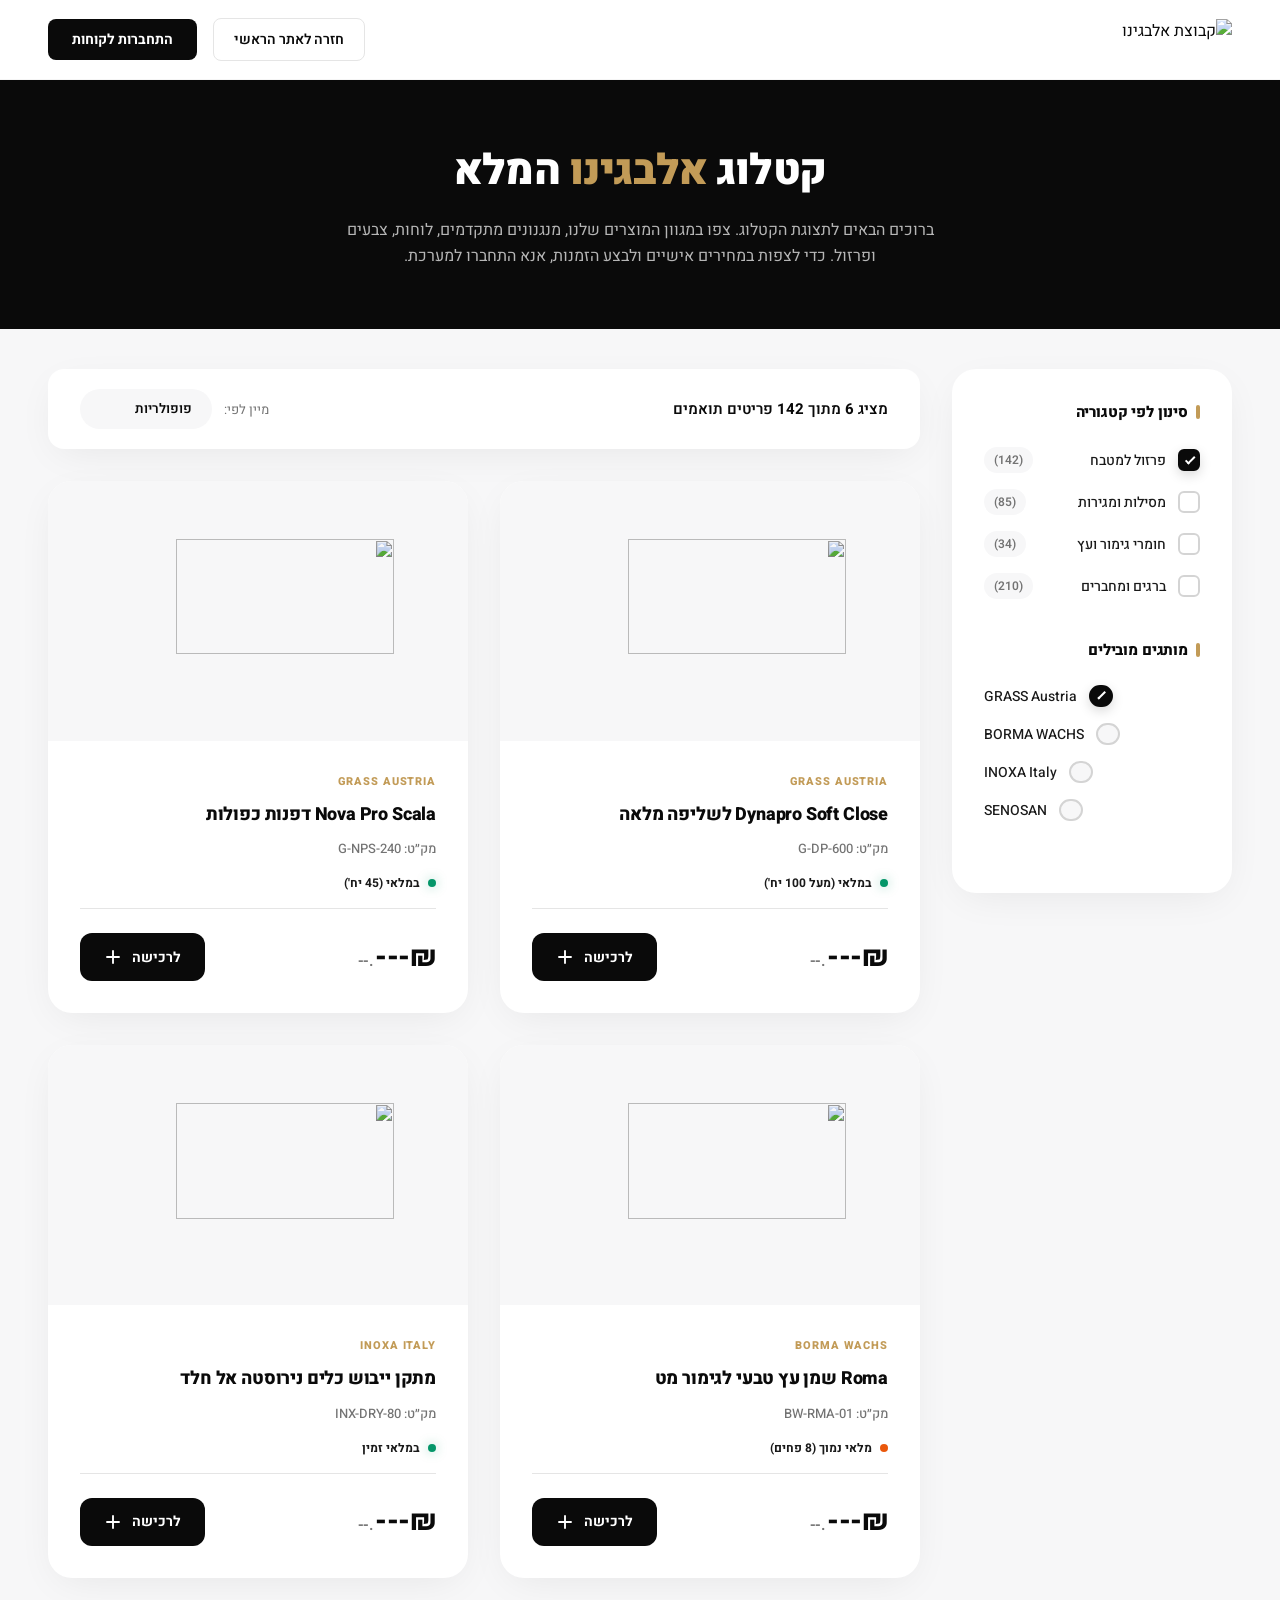
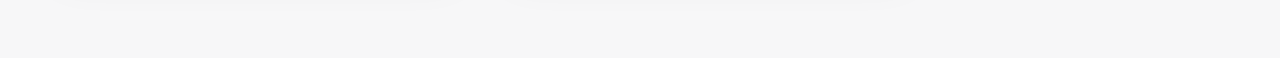
==== catalog-demo.html @ 74c90850 "Add departments lobby and public catalog demo flow" ====
<!DOCTYPE html>
<html lang="he" dir="rtl">
<head>
<meta charset="UTF-8"/>
<meta name="viewport" content="width=device-width, initial-scale=1.0"/>
<title>קטלוג אלבגינו – תצוגת תכלית</title>

<!-- Fonts -->
<link rel="preconnect" href="https://fonts.googleapis.com"/>
<link rel="preconnect" href="https://fonts.gstatic.com" crossorigin/>
<link href="https://fonts.googleapis.com/css2?family=Heebo:wght@300;400;500;600;700;800;900&display=swap" rel="stylesheet"/>

<!-- Core dashboard styles for the catalog -->
<link rel="stylesheet" href="dashboard.css">

<style>
/* Marketing Topbar Override */
.demo-topbar {
    height: 80px;
    padding: 0 48px;
    display: flex;
    align-items: center;
    justify-content: space-between;
    background: #FFFFFF;
    border-bottom: 1px solid rgba(0,0,0,.04);
    position: sticky;
    top: 0;
    z-index: 100;
}
.demo-logo {
    display: flex;
    align-items: center;
    gap: 12px;
    text-decoration: none;
}
.demo-logo img {
    height: 42px;
    width: auto;
    object-fit: contain;
}
.demo-actions {
    display: flex;
    align-items: center;
    gap: 16px;
}
.btn-ghost {
    padding: 10px 20px;
    border-radius: 8px;
    font-size: 14px;
    font-weight: 600;
    color: var(--text2);
    border: 1px solid var(--border);
    transition: all .2s;
    text-decoration: none;
}
.btn-ghost:hover {
    border-color: var(--gold);
    color: var(--ink);
    background: var(--gold-bg);
}
.btn-primary {
    padding: 10px 24px;
    border-radius: 8px;
    background: var(--ink);
    font-size: 14px;
    font-weight: 700;
    color: #FFFFFF;
    transition: all .25s;
    border: none;
    text-decoration: none;
}
.btn-primary:hover {
    background: var(--gold);
    transform: translateY(-1px);
}

.demo-header {
    background: var(--ink);
    color: white;
    padding: 60px 48px;
    text-align: center;
    margin-bottom: 40px;
}
.demo-header h1 {
    font-size: 42px;
    font-weight: 900;
    letter-spacing: -0.02em;
    margin-bottom: 16px;
}
.demo-header h1 span {
    color: var(--gold);
}
.demo-header p {
    font-size: 16px;
    color: rgba(255,255,255,0.7);
    max-width: 600px;
    margin: 0 auto;
    line-height: 1.6;
}

/* Modal Overlay for Login Requirement */
#login-modal {
    position: fixed;
    inset: 0;
    background: rgba(10,10,10,0.6);
    backdrop-filter: blur(8px);
    z-index: 1000;
    display: none;
    align-items: center;
    justify-content: center;
    opacity: 0;
    transition: opacity 0.3s;
}
#login-modal.show {
    display: flex;
    opacity: 1;
}
.modal-content {
    background: var(--white);
    padding: 48px;
    border-radius: 24px;
    max-width: 440px;
    width: 90%;
    text-align: center;
    box-shadow: 0 24px 60px rgba(0,0,0,0.15);
    transform: translateY(20px);
    transition: transform 0.4s cubic-bezier(0.16, 1, 0.3, 1);
}
#login-modal.show .modal-content {
    transform: translateY(0);
}
.modal-icon {
    width: 64px;
    height: 64px;
    border-radius: 16px;
    background: var(--gold-bg);
    color: var(--gold);
    display: flex;
    align-items: center;
    justify-content: center;
    margin: 0 auto 24px;
}
.modal-icon svg {
    width: 32px;
    height: 32px;
    stroke: currentColor;
    fill: none;
    stroke-width: 2;
}
.modal-h2 {
    font-size: 24px;
    font-weight: 800;
    color: var(--ink);
    margin-bottom: 12px;
}
.modal-p {
    font-size: 15px;
    color: var(--muted);
    line-height: 1.6;
    margin-bottom: 32px;
}
.modal-btn {
    display: block;
    width: 100%;
    padding: 16px;
    border-radius: 12px;
    background: var(--ink);
    color: white;
    font-size: 15px;
    font-weight: 700;
    text-decoration: none;
    transition: all 0.3s;
}
.modal-btn:hover {
    background: var(--gold);
    transform: translateY(-2px);
    box-shadow: 0 12px 24px var(--gold-bg);
}
.modal-close {
    background: none;
    border: none;
    color: var(--muted);
    font-size: 14px;
    font-weight: 600;
    margin-top: 20px;
    cursor: pointer;
    text-decoration: underline;
}
.modal-close:hover {
    color: var(--ink);
}

@media(max-width: 768px) {
    .demo-topbar { padding: 0 20px; }
    .demo-logo img { height: 32px; }
    .btn-ghost { display: none; }
    .demo-header { padding: 40px 20px; }
    .demo-header h1 { font-size: 32px; }
    .cat-layout { padding: 0 20px; }
}
</style>
</head>
<body style="background: var(--sand);">

<!-- Topbar -->
<header class="demo-topbar">
    <a href="index.html" class="demo-logo">
        <img src="https://albagino.co.il/wp-content/uploads/elementor/thumbs/-אלבגינו-לוגו-עם-קבוצה-qyjh4solon379b64r7tlwec43ouhww986p0txesfls.jpg" alt="קבוצת אלבגינו"/>
    </a>
    <div class="demo-actions">
        <a href="index.html" class="btn-ghost">חזרה לאתר הראשי</a>
        <a href="login.html" class="btn-primary">התחברות לקוחות</a>
    </div>
</header>

<!-- Header -->
<div class="demo-header">
    <h1>קטלוג <span>אלבגינו</span> המלא</h1>
    <p>ברוכים הבאים לתצוגת הקטלוג. צפו במגוון המוצרים שלנו, מנגנונים מתקדמים, לוחות, צבעים ופרזול. כדי לצפות במחירים אישיים ולבצע הזמנות, אנא התחברו למערכת.</p>
</div>

<!-- Main Catalog Layout (from dashboard.html) -->
<div style="max-width: 1400px; margin: 0 auto 80px; padding: 0 48px;" class="cat-layout">
    
    <aside class="cat-sidebar">
        <div class="cs-block">
            <div class="cs-title">סינון לפי קטגוריה</div>
            <label class="cs-check"><input type="checkbox" checked/><span class="ck-box"></span>פרזול למטבח <span>(142)</span></label>
            <label class="cs-check"><input type="checkbox"/><span class="ck-box"></span>מסילות ומגירות <span>(85)</span></label>
            <label class="cs-check"><input type="checkbox"/><span class="ck-box"></span>חומרי גימור ועץ <span>(34)</span></label>
            <label class="cs-check"><input type="checkbox"/><span class="ck-box"></span>ברגים ומחברים <span>(210)</span></label>
        </div>
        <div class="cs-block">
            <div class="cs-title">מותגים מובילים</div>
            <label class="cs-check"><input type="checkbox" checked/><span class="ck-box"></span>GRASS Austria</label>
            <label class="cs-check"><input type="checkbox"/><span class="ck-box"></span>BORMA WACHS</label>
            <label class="cs-check"><input type="checkbox"/><span class="ck-box"></span>INOXA Italy</label>
            <label class="cs-check"><input type="checkbox"/><span class="ck-box"></span>SENOSAN</label>
        </div>
    </aside>
    
    <div class="cat-main">
        <div class="cat-bar">
            <div class="cb-res">מציג <strong>6</strong> מתוך <strong>142</strong> פריטים תואמים</div>
            <div class="cb-sort">
                מיין לפי: 
                <select>
                <option>פופולריות</option>
                <option>הוסף לאחרונה</option>
                </select>
            </div>
        </div>
        
        <div class="pg">
            <!-- Product 1 -->
            <div class="pc" onclick="requireLogin(event)">
                <div class="pc-im"><img src="https://albagino.co.il/wp-content/uploads/2023/02/DYNAPRO-SOFT-CLOSE.jpg" alt=""/></div>
                <div class="pc-bd">
                <div class="pc-ct">GRASS AUSTRIA</div>
                <div class="pc-nm">Dynapro Soft Close לשליפה מלאה</div>
                <div class="pc-sku">מק״ט: G-DP-600</div>
                <div class="pc-stock"><span class="dot g"></span>במלאי (מעל 100 יח')</div>
                
                <div class="pc-ft">
                    <span class="pc-pr">₪---<small>.--</small></span>
                    <div class="pc-act">
                    <button class="pc-add" onclick="requireLogin(event)">לרכישה <svg viewBox="0 0 24 24"><path stroke-linecap="round" stroke-linejoin="round" d="M12 4v16m8-8H4"/></svg></button>
                    </div>
                </div>
                </div>
            </div>
            <!-- Product 2 -->
            <div class="pc" onclick="requireLogin(event)">
                <div class="pc-im"><img src="https://albagino.co.il/wp-content/uploads/2023/02/מגירה.jpg" alt=""/></div>
                <div class="pc-bd">
                <div class="pc-ct">GRASS AUSTRIA</div>
                <div class="pc-nm">Nova Pro Scala דפנות כפולות</div>
                <div class="pc-sku">מק״ט: G-NPS-240</div>
                <div class="pc-stock"><span class="dot g"></span>במלאי (45 יח')</div>
                
                <div class="pc-ft">
                    <span class="pc-pr">₪---<small>.--</small></span>
                    <div class="pc-act">
                    <button class="pc-add" onclick="requireLogin(event)">לרכישה <svg viewBox="0 0 24 24"><path stroke-linecap="round" stroke-linejoin="round" d="M12 4v16m8-8H4"/></svg></button>
                    </div>
                </div>
                </div>
            </div>
            <!-- Product 3 -->
            <div class="pc" onclick="requireLogin(event)">
                <div class="pc-im"><img src="https://albagino.co.il/wp-content/uploads/2023/02/roma.jpg" alt=""/></div>
                <div class="pc-bd">
                <div class="pc-ct">BORMA WACHS</div>
                <div class="pc-nm">Roma שמן עץ טבעי לגימור מט</div>
                <div class="pc-sku">מק״ט: BW-RMA-01</div>
                <div class="pc-stock"><span class="dot o"></span>מלאי נמוך (8 פחים)</div>
                
                <div class="pc-ft">
                    <span class="pc-pr">₪---<small>.--</small></span>
                    <div class="pc-act">
                    <button class="pc-add" onclick="requireLogin(event)">לרכישה <svg viewBox="0 0 24 24"><path stroke-linecap="round" stroke-linejoin="round" d="M12 4v16m8-8H4"/></svg></button>
                    </div>
                </div>
                </div>
            </div>
            <!-- Product 4 -->
            <div class="pc" onclick="requireLogin(event)">
                <div class="pc-im"><img src="https://albagino.co.il/wp-content/uploads/2024/12/INOXA.png" alt=""/></div>
                <div class="pc-bd">
                <div class="pc-ct">INOXA ITALY</div>
                <div class="pc-nm">מתקן ייבוש כלים נירוסטה אל חלד</div>
                <div class="pc-sku">מק״ט: INX-DRY-80</div>
                <div class="pc-stock"><span class="dot g"></span>במלאי זמין</div>
                
                <div class="pc-ft">
                    <span class="pc-pr">₪---<small>.--</small></span>
                    <div class="pc-act">
                    <button class="pc-add" onclick="requireLogin(event)">לרכישה <svg viewBox="0 0 24 24"><path stroke-linecap="round" stroke-linejoin="round" d="M12 4v16m8-8H4"/></svg></button>
                    </div>
                </div>
                </div>
            </div>
        </div>
    </div>
</div>

<!-- Require Login Modal -->
<div id="login-modal">
    <div class="modal-content">
        <div class="modal-icon">
            <svg viewBox="0 0 24 24"><path stroke-linecap="round" stroke-linejoin="round" d="M12 15v2m-6 4h12a2 2 0 002-2v-6a2 2 0 00-2-2H6a2 2 0 00-2 2v6a2 2 0 002 2zm10-10V7a4 4 0 00-8 0v4h8z"/></svg>
        </div>
        <h2 class="modal-h2">לקוח עסקי?</h2>
        <p class="modal-p">כדי לצפות במחירים האישיים שלך, לנהל מלאי ולהוסיף מוצרים לסל הקניות, עליך להתחבר למערכת ה-B2B של אלבגינו.</p>
        <a href="login.html" class="modal-btn">מעבר למסך ההתחברות</a>
        <button class="modal-close" onclick="closeModal()">המשך בשיטוט בקטלוג</button>
    </div>
</div>

<script>
function requireLogin(e) {
    e.stopPropagation();
    const modal = document.getElementById('login-modal');
    modal.style.display = 'flex';
    // Trigger reflow
    void modal.offsetWidth;
    modal.classList.add('show');
}

function closeModal() {
    const modal = document.getElementById('login-modal');
    modal.classList.remove('show');
    setTimeout(() => {
        modal.style.display = 'none';
    }, 300);
}

// Close modal on outside click
document.getElementById('login-modal').addEventListener('click', function(e) {
    if(e.target === this) {
        closeModal();
    }
});
</script>

</body>
</html>
---- dashboard.css ----
*,*::before,*::after{box-sizing:border-box;margin:0;padding:0}
:root{
  --gold:#C29B57;--gold-l:#D4B275;--gold-bg:rgba(194,155,87,.1);
  --ink:#0A0A0A;--ink2:#1A1A1A;--ink3:#404040;--muted:#737373;
  --sand:#F7F7F8;--sand2:#EFEFF0;--cream:#FFFFFF;
  --white:#FFF;--border:#E5E5E5;--border2:#D4D4D4;
  --green:#059669;--green-bg:rgba(5,150,105,.08);
  --red:#dc2626;--red-bg:rgba(220,38,38,.08);
  --orange:#ea580c;--orange-bg:rgba(234,88,12,.08);
  --r:12px;--r2:16px;--r3:24px;
  --sh:0 10px 40px -10px rgba(0,0,0,.08);--sh-lg:0 20px 60px -15px rgba(0,0,0,.12);
  --tr:cubic-bezier(.16,1,.3,1);
}
html{scroll-behavior:smooth;background:var(--sand)}
body{font-family:'Heebo',sans-serif;background:var(--sand);color:var(--ink);-webkit-font-smoothing:antialiased;min-height:100vh}
a{text-decoration:none;color:inherit}button{font-family:inherit;cursor:pointer;border:none;background:none}img{display:block;max-width:100%}
::-webkit-scrollbar{width:5px}::-webkit-scrollbar-thumb{background:var(--border2);border-radius:10px}

/* ═══ TOPBAR ═══ */
.topbar{position:sticky;top:0;z-index:100;background:#FFFFFF;border-bottom:1px solid var(--border);padding:0 40px;height:70px;display:flex;align-items:center;justify-content:space-between;box-shadow:0 4px 24px rgba(0,0,0,.02)}
.topbar-r{display:flex;align-items:center;gap:24px}
.topbar-logo img{height:34px;object-fit:contain}
.topbar-logo-fb{display:none;font-weight:900;font-size:16px}
.topbar-sep{width:1px;height:30px;background:var(--border)}
.topbar-back{font-size:12px;font-weight:700;color:var(--ink2);display:flex;align-items:center;gap:6px;padding:8px 16px;border-radius:var(--r);background:var(--sand);transition:all .2s;letter-spacing:-.01em}
.topbar-back:hover{background:var(--border2);color:var(--ink)}
.topbar-back svg{width:14px;height:14px;stroke:currentColor;fill:none;stroke-width:2.5}
.topbar-l{display:flex;align-items:center;gap:12px}
.topbar-ib{width:38px;height:38px;border-radius:var(--r);border:1px solid var(--border);background:#fff;display:flex;align-items:center;justify-content:center;color:var(--ink2);position:relative;transition:all .2s}
.topbar-ib:hover{border-color:var(--gold);color:var(--gold);box-shadow:0 4px 12px rgba(166,123,39,.1)}
.topbar-ib svg{width:18px;height:18px;stroke:currentColor;fill:none;stroke-width:1.8}
.topbar-dot{position:absolute;top:8px;right:8px;width:6px;height:6px;border-radius:50%;background:#E04848}
.topbar-u{display:flex;align-items:center;gap:10px;padding:6px 16px 6px 6px;border-radius:var(--r);border:1px solid var(--border);cursor:pointer;transition:all .2s;background:#fff}
.topbar-u:hover{border-color:var(--ink);box-shadow:0 4px 12px rgba(0,0,0,.06)}
.topbar-av{width:30px;height:30px;border-radius:var(--r);background:var(--ink);display:flex;align-items:center;justify-content:center;font-size:11px;font-weight:800;color:var(--gold)}
.topbar-nm{font-size:13px;font-weight:700;color:var(--ink);letter-spacing:-.01em}

/* ═══ HERO ═══ */
.hero{position:relative;margin:24px 40px;border-radius:var(--r3);overflow:hidden;height:340px;display:flex;align-items:flex-end;box-shadow:var(--sh-lg)}
.hero-img{position:absolute;inset:0;background:url('https://images.unsplash.com/photo-1600585152220-90363fe7e115?w=1400&q=80') center/cover;transform:scale(1.02);transition:transform 10s ease-out}
.hero:hover .hero-img{transform:scale(1)}
.hero-ov{position:absolute;inset:0;background:linear-gradient(to top,rgba(10,10,10,.9) 0%,rgba(10,10,10,.4) 50%,rgba(10,10,10,.1) 100%)}
.hero-c{position:relative;z-index:2;padding:48px;width:100%}
.hero-tag{display:inline-block;background:rgba(255,255,255,.1);backdrop-filter:blur(10px);color:#fff;font-size:10px;font-weight:700;padding:6px 16px;border-radius:100px;letter-spacing:.15em;margin-bottom:16px;border:1px solid rgba(255,255,255,.2);text-transform:uppercase}
.hero-h{font-size:clamp(32px,4vw,52px);font-weight:800;color:#fff;letter-spacing:-.04em;line-height:1.1;margin-bottom:12px}
.hero-h span{color:var(--gold);font-style:italic;padding-right:4px}
.hero-p{font-size:15px;color:rgba(255,255,255,.7);max-width:500px;line-height:1.6;margin-bottom:24px;font-weight:400}
.hero-btns{display:flex;gap:12px;flex-wrap:wrap}
.hb{padding:12px 28px;border-radius:100px;font-size:13px;font-weight:600;display:inline-flex;align-items:center;gap:8px;transition:all .4s var(--tr)}
.hb svg{width:14px;height:14px;stroke:currentColor;fill:none;stroke-width:2}
.hb-w{background:#fff;color:var(--ink)}.hb-w:hover{background:var(--sand2);transform:translateY(-1px);box-shadow:var(--sh)}
.hb-g{border:1px solid rgba(255,255,255,.25);color:rgba(255,255,255,.8)}.hb-g:hover{border-color:rgba(255,255,255,.5);color:#fff;background:rgba(255,255,255,.08)}

/* ═══ SERVICES STRIP ═══ */
.services{padding:0 40px;margin:-40px auto 0;position:relative;z-index:10;max-width:1100px}
.srv-row{display:grid;grid-template-columns:repeat(7,1fr);gap:4px;background:rgba(255,255,255,.85);border:1px solid rgba(255,255,255,.4);border-radius:var(--r3);padding:8px;box-shadow:var(--sh-lg);backdrop-filter:blur(24px);-webkit-backdrop-filter:blur(24px)}
.srv{text-align:center;cursor:pointer;padding:20px 8px;border-radius:12px;transition:all .4s var(--tr);position:relative;background:transparent}
.srv:hover{background:rgba(255,255,255,1);transform:translateY(-2px);box-shadow:0 8px 24px rgba(0,0,0,.04)}
.srv-ic{width:48px;height:48px;margin:0 auto 12px;background:var(--sand);border-radius:12px;display:flex;align-items:center;justify-content:center;transition:all .4s var(--tr);color:var(--ink);box-shadow:inset 0 2px 4px rgba(0,0,0,.02)}
.srv:hover .srv-ic{color:var(--gold);background:var(--white);box-shadow:0 8px 16px var(--gold-bg)}
.srv-ic svg{width:22px;height:22px;stroke:currentColor;fill:none;stroke-width:1.5}
.srv-lb{font-size:12px;font-weight:700;color:var(--ink);line-height:1.2;letter-spacing:-.01em}
.srv-sub{font-size:11px;color:var(--muted);margin-top:6px;font-weight:400}
.srv.on{background:var(--white);box-shadow:0 8px 24px rgba(0,0,0,.04)}
.srv.on .srv-ic{color:#fff;background:var(--ink);box-shadow:0 8px 16px rgba(0,0,0,.15)}
.srv.on .srv-lb{color:var(--ink)}
.srv-badge{position:absolute;top:4px;right:4px;font-size:9px;font-weight:700;background:var(--gold);color:#fff;padding:4px 8px;border-radius:100px;letter-spacing:.05em;box-shadow:0 4px 12px var(--gold-bg)}

/* ═══ ACTIONS GRID ═══ */
.actions{max-width:1100px;margin:20px auto 0;padding:0 32px}
.act-grid{display:grid;grid-template-columns:repeat(3,1fr);gap:8px}
.act{padding:14px 18px;border-radius:var(--r);font-size:12px;font-weight:700;text-align:center;transition:all .25s var(--tr);cursor:pointer;display:flex;align-items:center;justify-content:center;gap:7px}
.act svg{width:14px;height:14px;stroke:currentColor;fill:none;stroke-width:2;flex-shrink:0}
.act-gold{background:var(--gold);color:#fff}.act-gold:hover{background:var(--gold-l);transform:translateY(-1px);box-shadow:0 6px 20px rgba(184,134,11,.25)}
.act-dark{background:var(--ink);color:#fff}.act-dark:hover{background:var(--ink2);transform:translateY(-1px);box-shadow:var(--sh)}
.act-outline{background:var(--white);color:var(--ink2);border:1px solid var(--border)}.act-outline:hover{border-color:var(--gold);color:var(--gold);background:var(--gold-bg)}

/* ═══ MAIN CONTENT ═══ */
.main{max-width:1200px;margin:32px auto 0;padding:0 32px 60px}

/* ═══ PROMO STRIP ═══ */
.promo{display:flex;align-items:center;gap:14px;padding:12px 20px;margin-bottom:20px;background:var(--white);border:1px solid var(--border);border-left:3px solid var(--ink);transition:all .2s;border-radius:var(--r)}
.promo:hover{border-color:var(--border2)}
.promo-chip{flex-shrink:0;padding:4px 10px;background:var(--ink);font-size:10px;font-weight:700;color:#fff;letter-spacing:.08em;text-transform:uppercase}
.promo p{flex:1;font-size:13px;color:var(--ink3);line-height:1.5;margin:0}
.promo strong{color:var(--ink);font-weight:700}
.promo-link{flex-shrink:0;font-size:11px;font-weight:700;color:var(--ink);text-transform:uppercase;letter-spacing:.05em;display:flex;align-items:center;gap:6px;transition:all .2s;border-bottom:1px solid transparent;padding-bottom:2px}
.promo-link:hover{border-bottom-color:var(--ink)}
.promo-link svg{width:11px;height:11px;stroke:currentColor;fill:none;stroke-width:2.5}

/* ═══ METRICS ═══ */
.metrics{display:grid;grid-template-columns:repeat(4,1fr);gap:20px;margin-bottom:40px}
.mc{background:var(--white);border-radius:var(--r2);padding:32px;transition:all .4s var(--tr);cursor:default;position:relative;box-shadow:var(--sh);overflow:hidden}
.mc::after{content:'';position:absolute;bottom:0;left:0;right:0;height:4px;background:var(--border);transition:all .4s var(--tr)}
.mc:hover{transform:translateY(-4px);box-shadow:var(--sh-lg)}
.mc:nth-child(1):hover::after{background:var(--green)}
.mc:nth-child(2):hover::after{background:var(--orange)}
.mc:nth-child(3):hover::after{background:var(--red)}
.mc:nth-child(4):hover::after{background:var(--gold)}
.mc-head{display:flex;align-items:center;justify-content:space-between;margin-bottom:24px}
.mc-ic{width:44px;height:44px;border-radius:12px;display:flex;align-items:center;justify-content:center;background:var(--sand);color:var(--ink)}
.mc-ic svg{width:20px;height:20px;stroke:currentColor;fill:none;stroke-width:1.5}
.mc-tag{font-size:11px;font-weight:700;padding:6px 12px;border-radius:100px;letter-spacing:.02em;background:var(--sand2);color:var(--ink3)}
.mc-tag.g{color:var(--green);background:var(--green-bg)}
.mc-tag.o{color:var(--orange);background:var(--orange-bg)}
.mc-tag.r{color:var(--red);background:var(--red-bg)}
.mc-val{font-size:40px;font-weight:800;letter-spacing:-.04em;line-height:1;color:var(--ink);font-family:system-ui,-apple-system,sans-serif}
.mc-lbl{font-size:12px;color:var(--muted);margin-top:12px;font-weight:500;text-transform:uppercase;letter-spacing:.05em}

/* ═══ PANEL & TABS ═══ */
.panel{background:transparent;border:none;box-shadow:none}
.ptabs{display:flex;overflow-x:auto;background:transparent;gap:8px;padding:0;margin-bottom:24px}
.ptab{padding:14px 28px;font-size:13px;font-weight:600;color:var(--muted);background:var(--white);border-radius:100px;cursor:pointer;white-space:nowrap;transition:all .4s var(--tr);box-shadow:0 2px 8px rgba(0,0,0,.02);border:1px solid transparent}
.ptab:hover{color:var(--ink);box-shadow:0 4px 16px rgba(0,0,0,.06)}
.ptab.on{color:#fff;background:var(--ink);box-shadow:0 8px 24px rgba(0,0,0,.15);border-color:var(--ink)}
.pbody{display:none;padding:32px 40px;background:var(--white);border-radius:var(--r3);box-shadow:var(--sh);animation:fu .5s var(--tr);min-height:500px}
.pbody.on{display:block}
@keyframes fu{from{opacity:0;transform:translateY(10px)}to{opacity:1;transform:none}}
.pb-title{font-size:18px;font-weight:800;color:var(--ink);margin-bottom:8px;letter-spacing:-.02em}
.pb-desc{font-size:14px;color:var(--muted);margin-bottom:24px}

/* ═══ TABLE ═══ */
.t{width:100%;border-collapse:separate;border-spacing:0;font-size:13px}
.t thead{background:var(--sand)}
.t th{text-align:right;padding:16px 20px;font-size:11px;font-weight:600;color:var(--muted);letter-spacing:.05em;border-bottom:1px solid var(--border)}
.t th:first-child{border-radius:0 12px 0 0}.t th:last-child{border-radius:12px 0 0 0}
.t td{padding:20px;border-bottom:1px solid var(--border);color:var(--ink2);vertical-align:middle}
.t tbody tr{transition:background .3s var(--tr);cursor:pointer}
.t tbody tr:hover{background:var(--sand)}
.t .rt{background:var(--sand2);font-weight:800}.t .rt td{color:var(--ink);border-bottom:none}
.bg{display:inline-flex;align-items:center;gap:4px;padding:4px 10px;border-radius:100px;font-size:10px;font-weight:700}
.bg::before{content:'';width:5px;height:5px;border-radius:50%;flex-shrink:0}
.bg-g{background:var(--green-bg);color:var(--green)}.bg-g::before{background:var(--green)}
.bg-o{background:var(--orange-bg);color:var(--orange)}.bg-o::before{background:var(--orange)}
.bg-r{background:var(--red-bg);color:var(--red)}.bg-r::before{background:var(--red)}
.tl{color:var(--gold);font-weight:600;cursor:pointer}.tl:hover{color:var(--gold-l);text-decoration:underline}
.bs{padding:6px 14px;border-radius:6px;background:var(--sand);border:1px solid var(--border);font-size:11px;font-weight:600;color:var(--ink2);transition:all .2s;display:inline-flex;align-items:center;gap:4px}
.bs:hover{border-color:var(--gold);color:var(--gold);background:var(--gold-bg)}
.bs svg{width:12px;height:12px;stroke:currentColor;fill:none;stroke-width:2}

.pay-bar{margin-top:20px;padding:16px 20px;background:var(--ink);border:1px solid var(--ink);border-radius:var(--r2);display:flex;align-items:center;justify-content:space-between}
.pay-v{font-size:24px;font-weight:900;color:var(--white);margin-right:8px;letter-spacing:-.02em}
.pay-l{font-size:12px;color:rgba(255,255,255,.6)}
.pay-btn{padding:12px 30px;border-radius:var(--r);background:var(--gold);color:#fff;font-size:13px;font-weight:700;transition:all .25s var(--tr);display:inline-flex;align-items:center;gap:8px}
.pay-btn:hover{background:var(--gold-l);transform:translateY(-1px);box-shadow:0 6px 20px rgba(166,123,39,.3)}
.pay-btn svg{width:14px;height:14px;stroke:currentColor;fill:none;stroke-width:2}

/* ═══ RICH CATALOG MOCKUP ═══ */
.cat-header{display:flex;align-items:center;justify-content:space-between;padding:32px 40px;background:var(--sand);border-bottom:1px solid var(--border)}
.cat-search{position:relative;width:340px}
.cat-search input{width:100%;padding:14px 48px 14px 16px;border-radius:100px;border:1px solid var(--border);background:#fff;font-family:'Heebo',sans-serif;font-size:13px;outline:none;transition:all .2s;box-shadow:var(--sh)}
.cat-search input:focus{border-color:var(--gold);box-shadow:0 0 0 3px rgba(166,123,39,.1)}
.cat-search button{position:absolute;top:50%;right:14px;transform:translateY(-50%);background:none;border:none;color:var(--muted);cursor:pointer}
.cat-search button svg{width:18px;height:18px;stroke:currentColor;fill:none;stroke-width:2}

/* ═══ LUXURY CATALOG ═══ */
.cat-layout{display:flex;align-items:flex-start;background:transparent;border-radius:0;box-shadow:none;border:none;gap:32px;overflow:visible}
.cat-sidebar{width:280px;flex-shrink:0;padding:32px;border-radius:var(--r3);background:var(--white);box-shadow:var(--sh);min-height:auto}
.cs-block{margin-bottom:40px}
.cs-title{font-size:15px;font-weight:800;color:var(--ink);margin-bottom:24px;letter-spacing:-.01em;display:flex;align-items:center;gap:8px}
.cs-title::before{content:'';width:4px;height:14px;background:var(--gold);border-radius:4px}
.cs-check{display:flex;align-items:center;gap:12px;font-size:14px;color:var(--ink2);margin-bottom:16px;cursor:pointer;font-weight:500;transition:all .2s}
.cs-check input{display:none}
.ck-box{width:22px;height:22px;border:2px solid var(--border2);border-radius:6px;display:flex;align-items:center;justify-content:center;transition:all .3s var(--tr);background:var(--white);flex-shrink:0}
.cs-check input:checked + .ck-box{background:var(--ink);border-color:var(--ink);box-shadow:0 4px 12px rgba(0,0,0,.15)}
.cs-check input:checked + .ck-box::after{content:'';width:5px;height:10px;border-bottom:2px solid #fff;border-right:2px solid #fff;transform:rotate(45deg) translateY(-1px)}
.cs-check:hover{color:var(--ink)}
.cs-check:hover .ck-box{border-color:var(--ink3)}
.cs-check span:last-child{color:var(--muted);font-size:12px;margin-right:auto;background:var(--sand);padding:4px 10px;border-radius:100px;font-weight:600}

.cat-main{flex:1;padding:0;background:transparent}
.cat-bar{display:flex;align-items:center;justify-content:space-between;margin-bottom:32px;background:var(--white);padding:20px 32px;border-radius:var(--r2);box-shadow:var(--sh)}
.cb-res{font-size:15px;font-weight:600;color:var(--ink)}
.cb-sort{font-size:13px;color:var(--muted);display:flex;align-items:center;gap:12px}
.cb-sort select{background:var(--sand);border:none;padding:10px 20px;border-radius:100px;font-family:'Heebo',sans-serif;font-weight:600;color:var(--ink);outline:none;cursor:pointer;appearance:none;padding-left:32px}

.pg{display:grid;grid-template-columns:repeat(auto-fill,minmax(300px,1fr));gap:32px}
.pc{background:var(--white);border-radius:var(--r3);border:none;overflow:hidden;transition:all .5s var(--tr);display:flex;flex-direction:column;position:relative;box-shadow:var(--sh)}
.pc:hover{box-shadow:var(--sh-lg);transform:translateY(-8px)}
.pc-fav{position:absolute;top:20px;left:20px;width:40px;height:40px;border-radius:50%;background:rgba(255,255,255,.9);backdrop-filter:blur(4px);border:none;display:flex;align-items:center;justify-content:center;cursor:pointer;z-index:2;transition:all .3s var(--tr);color:var(--muted);box-shadow:0 4px 12px rgba(0,0,0,.05)}
.pc-fav:hover{color:var(--red);background:#fff;transform:scale(1.1);box-shadow:0 8px 24px rgba(220,38,38,.2)}
.pc-fav.active{color:var(--red);background:#fff}
.pc-fav.active svg{fill:currentColor}

.pc-im{height:260px;background:var(--sand);display:flex;align-items:center;justify-content:center;padding:40px;position:relative;overflow:hidden}
.pc-im img{width:80%;height:80%;object-fit:contain;transition:transform .8s var(--tr);mix-blend-mode:multiply}
.pc:hover .pc-im img{transform:scale(1.1)}
.pc-bd{padding:32px;display:flex;flex-direction:column;flex:1;text-align:right}
.pc-ct{font-size:11px;font-weight:800;color:var(--gold);letter-spacing:.08em;text-transform:uppercase;margin-bottom:12px}
.pc-nm{font-size:18px;font-weight:800;color:var(--ink);line-height:1.4;margin-bottom:12px;display:-webkit-box;-webkit-line-clamp:2;-webkit-box-orient:vertical;overflow:hidden;letter-spacing:-.01em}
.pc-sku{font-size:13px;color:var(--muted);margin-bottom:16px;font-weight:500}

.pc-stock{display:inline-flex;align-items:center;gap:8px;font-size:12px;font-weight:700;margin-bottom:16px;color:var(--ink2);align-self:flex-start}
.dot{width:8px;height:8px;border-radius:50%}
.dot.g{background:var(--green);box-shadow:0 0 12px rgba(5,150,105,.4)}
.dot.o{background:var(--orange)}
.dot.r{background:var(--red)}

.pc-tier{font-size:12px;color:var(--muted);margin-bottom:24px;font-weight:500}

.pc-ft{display:flex;align-items:center;justify-content:space-between;margin-top:auto;padding-top:24px;border-top:1px solid var(--border)}
.pc-pr{font-size:28px;font-weight:800;color:var(--ink);letter-spacing:-.02em;display:flex;align-items:baseline}
.pc-pr small{font-size:16px;color:var(--muted);margin-right:2px;font-weight:600}

.pc-act{display:flex;align-items:center;gap:12px}
.pc-q{width:56px;height:48px;text-align:center;border:1px solid var(--border);background:var(--white);border-radius:12px;font-family:'Heebo',sans-serif;font-weight:700;font-size:15px;color:var(--ink);outline:none;transition:border .3s}
.pc-q:focus{border-color:var(--gold)}
.pc-add{height:48px;padding:0 24px;border-radius:12px;background:var(--ink);color:#fff;display:flex;align-items:center;gap:10px;justify-content:center;transition:all .4s var(--tr);border:none;cursor:pointer;font-weight:700;font-size:14px}
.pc-add:hover{background:var(--gold);transform:translateY(-2px);box-shadow:0 12px 24px var(--gold-bg)}
.pc-add svg{width:18px;height:18px;stroke:currentColor;fill:none;stroke-width:2.5}

/* ═══ MARQUEE ═══ */
.mq-wrap{border-top:1px solid var(--border);background:var(--white);padding:0;overflow:hidden;position:relative;display:flex;align-items:stretch;margin-top:60px}
.mq-label{background:var(--ink);color:var(--white);font-weight:800;font-size:16px;padding:24px 40px;display:flex;flex-direction:column;justify-content:center;z-index:10;position:relative;box-shadow:-8px 0 30px rgba(17,17,17,.2);flex-shrink:0;letter-spacing:-.02em}
.mq-label span{font-size:10px;color:var(--gold);text-transform:uppercase;letter-spacing:.15em;margin-bottom:2px}
.mq{flex:1;overflow:hidden;display:flex;align-items:center;background:var(--white);-webkit-mask-image:linear-gradient(to right,transparent,black 5%,black 95%,transparent);mask-image:linear-gradient(to right,transparent,black 5%,black 95%,transparent)}
.mq-track{display:flex;animation:mq 35s linear infinite;width:max-content}
.mq-track:hover{animation-play-state:paused}
.mq-item{display:flex;align-items:center;gap:20px;padding:0 50px;position:relative;cursor:pointer}
.mq-item::after{content:'';position:absolute;left:0;top:50%;transform:translateY(-50%);height:30px;width:1px;background:var(--border)}
.mq-item img{height:50px;width:50px;object-fit:contain;transition:all .4s var(--tr)}
.mq-item:hover img{transform:scale(1.15)}
.mq-item span{font-size:13px;font-weight:700;color:var(--ink);white-space:nowrap;letter-spacing:-.01em;transition:color .2s}
.mq-item:hover span{color:var(--gold)}
@keyframes mq{0%{transform:translateX(0)}100%{transform:translateX(50%)}}

.dash-ft{text-align:center;padding:24px;font-size:11px;color:var(--muted);border-top:1px solid var(--border)}

/* ═══ TOAST ═══ */
.toast{position:fixed;bottom:24px;left:50%;transform:translateX(-50%) translateY(100px);background:var(--ink);color:#fff;padding:12px 24px;border-radius:var(--r);font-size:13px;font-weight:600;z-index:300;box-shadow:var(--sh-lg);transition:transform .4s var(--tr);display:flex;align-items:center;gap:8px}
.toast.show{transform:translateX(-50%) translateY(0)}
.toast svg{width:16px;height:16px;stroke:var(--gold-l);fill:none;stroke-width:2;flex-shrink:0}

/* ═══ MODAL ═══ */
.modal-bg{position:fixed;inset:0;background:rgba(28,26,23,.5);backdrop-filter:blur(4px);z-index:200;opacity:0;pointer-events:none;transition:opacity .3s}
.modal-bg.show{opacity:1;pointer-events:all}
.modal{position:fixed;top:50%;left:50%;transform:translate(-50%,-50%) scale(.95);background:var(--white);border-radius:var(--r3);padding:36px;max-width:480px;width:90%;z-index:201;opacity:0;pointer-events:none;transition:all .3s var(--tr);box-shadow:var(--sh-lg)}
.modal.show{opacity:1;pointer-events:all;transform:translate(-50%,-50%) scale(1)}
.modal-close{position:absolute;top:16px;left:16px;width:32px;height:32px;border-radius:8px;border:1px solid var(--border);display:flex;align-items:center;justify-content:center;color:var(--muted);transition:all .2s}
.modal-close:hover{border-color:var(--ink);color:var(--ink)}
.modal h3{font-size:20px;font-weight:800;margin-bottom:6px}
.modal p{font-size:13px;color:var(--muted);margin-bottom:20px;line-height:1.6}
.modal-field{margin-bottom:14px}
.modal-field label{display:block;font-size:11px;font-weight:700;color:var(--muted);margin-bottom:5px}
.modal-field input,.modal-field select{width:100%;padding:10px 14px;border:1px solid var(--border);border-radius:8px;font-family:'Heebo',sans-serif;font-size:13px;background:var(--sand);outline:none;transition:border-color .2s}
.modal-field input:focus,.modal-field select:focus{border-color:var(--gold)}
.modal-submit{width:100%;padding:12px;border-radius:var(--r);background:var(--gold);color:#fff;font-size:14px;font-weight:700;transition:all .2s;margin-top:8px}
.modal-submit:hover{background:var(--gold-l)}

/* ═══ CART DRAWER & CATALOG ═══ */
.cart-badge{position:absolute;top:-4px;right:-4px;background:var(--gold);color:#fff;font-size:9px;font-weight:800;width:16px;height:16px;border-radius:50%;display:flex;align-items:center;justify-content:center;box-shadow:0 2px 5px rgba(166,123,39,.3)}
.cat-filters{display:flex;align-items:center;gap:8px;background:var(--sand);padding:4px;border-radius:var(--r);border:1px solid var(--border)}
.cat-btn{font-size:11px;font-weight:700;color:var(--ink3);padding:6px 12px;border-radius:4px;transition:all .2s;text-transform:uppercase;letter-spacing:.02em}
.cat-btn:hover{color:var(--ink)}
.cat-btn.on{background:var(--white);color:var(--ink);box-shadow:var(--sh)}

.cart-overlay{position:fixed;inset:0;background:rgba(17,17,17,.6);backdrop-filter:blur(3px);z-index:400;opacity:0;pointer-events:none;transition:opacity .3s}
.cart-overlay.show{opacity:1;pointer-events:all}
.cart-drawer{position:fixed;top:0;bottom:0;left:0;width:100%;max-width:440px;background:var(--white);z-index:401;transform:translateX(-100%);transition:transform .4s cubic-bezier(.4,0,.2,1);display:flex;flex-direction:column;box-shadow:8px 0 40px rgba(0,0,0,.15)}
.cart-drawer.open{transform:translateX(0)}
.cart-header{padding:20px 24px;border-bottom:1px solid var(--border);display:flex;align-items:center;justify-content:space-between;background:var(--sand)}
.cart-title{font-size:15px;font-weight:800;color:var(--ink);display:flex;align-items:center;gap:8px}
.cart-title svg{width:18px;height:18px;stroke:var(--gold);fill:none;stroke-width:2}
.cart-close{width:32px;height:32px;border-radius:6px;border:1px solid var(--border2);display:flex;align-items:center;justify-content:center;color:var(--ink2);transition:all .2s;background:#fff}
.cart-close:hover{border-color:var(--ink);color:var(--ink)}
.cart-items{flex:1;overflow-y:auto;padding:24px;display:flex;flex-direction:column;gap:16px}
.cart-empty{text-align:center;padding:40px 20px;color:var(--muted)}
.cart-empty svg{width:48px;height:48px;stroke:var(--border2);fill:none;stroke-width:1;margin-bottom:12px}
.cart-empty p{font-size:13px;margin-bottom:16px}
.cart-empty button{background:var(--gold);color:#fff;padding:8px 16px;border-radius:6px;font-size:12px;font-weight:700}
.c-item{display:flex;gap:16px;padding-bottom:16px;border-bottom:1px solid var(--border)}
.c-item-img{width:60px;height:60px;border-radius:var(--r);border:1px solid var(--border);background:var(--sand);display:flex;align-items:center;justify-content:center;flex-shrink:0}
.c-item-img img{max-width:80%;max-height:80%;object-fit:contain}
.c-item-info{flex:1}
.c-item-name{font-size:13px;font-weight:700;color:var(--ink);line-height:1.2;margin-bottom:4px}
.c-item-meta{font-size:10px;color:var(--muted);margin-bottom:6px;letter-spacing:.05em}
.c-item-price{font-size:12px;font-weight:800;color:var(--gold)}
.c-item-actions{display:flex;flex-direction:column;align-items:flex-end;justify-content:space-between}
.c-qty{display:flex;align-items:center;border:1px solid var(--border);border-radius:4px;overflow:hidden}
.c-qty button{width:24px;height:24px;background:var(--sand);color:var(--ink);font-weight:800;display:flex;align-items:center;justify-content:center;transition:all .2s}
.c-qty button:hover{background:var(--border)}
.c-qty span{width:30px;text-align:center;font-size:12px;font-weight:700}
.c-item-total{font-size:13px;font-weight:800;color:var(--ink)}

.cart-footer{padding:24px;background:var(--sand);border-top:1px solid var(--border)}
.cart-meta{margin-bottom:16px}
.cart-meta .modal-field{margin-bottom:10px}
.cart-meta textarea{width:100%;padding:10px 14px;border:1px solid var(--border);border-radius:8px;font-family:'Heebo',sans-serif;font-size:13px;background:#fff;outline:none;transition:border-color .2s;resize:vertical}
.cart-meta textarea:focus{border-color:var(--gold)}
.cart-summary{margin-bottom:16px;padding-top:16px;border-top:1px dashed var(--border2)}
.cart-row{display:flex;align-items:center;justify-content:space-between;margin-bottom:8px;font-size:13px;color:var(--ink3)}
.cart-row strong{color:var(--ink);font-weight:800}
.cart-total-price{font-size:22px !important;color:var(--gold) !important;letter-spacing:-.02em}
.cart-submit{width:100%;padding:16px;background:var(--ink);color:#fff;border-radius:var(--r);font-size:14px;font-weight:800;display:flex;align-items:center;justify-content:center;gap:8px;transition:all .25s}
.cart-submit:hover{background:var(--ink2);transform:translateY(-1px);box-shadow:var(--sh-lg)}
.cart-submit:disabled{opacity:.5;pointer-events:none;transform:none}
.cart-submit svg{width:16px;height:16px;stroke:currentColor;fill:none;stroke-width:2}

/* ═══ ENHANCED QUOTES ═══ */
.quote-header-row{display:flex;align-items:flex-start;justify-content:space-between;margin-bottom:20px;gap:20px}
.quote-stats{display:flex;align-items:center;gap:16px;background:var(--sand);border:1px solid var(--border);border-radius:var(--r2);padding:14px 20px;flex-shrink:0}
.qs-item{display:flex;flex-direction:column;align-items:center;gap:2px}
.qs-num{font-size:20px;font-weight:900;color:var(--ink);letter-spacing:-.02em;line-height:1}
.qs-num.qs-green{color:var(--green)}
.qs-num.qs-gold{color:var(--gold);font-size:16px}
.qs-lbl{font-size:9px;color:var(--muted);font-weight:600;text-transform:uppercase;letter-spacing:.05em;white-space:nowrap}
.qs-sep{width:1px;height:36px;background:var(--border)}
.q-actions{display:flex;gap:6px}
.bs.bs-gold{background:var(--gold);color:#fff;border-color:var(--gold)}
.bs.bs-gold:hover{background:var(--gold-l);border-color:var(--gold-l);transform:translateY(-1px);box-shadow:0 4px 12px rgba(166,123,39,.2)}

/* ═══ ENHANCED PAYMENT ═══ */
.pay-top{display:flex;align-items:flex-start;justify-content:space-between;margin-bottom:16px;gap:16px}
.pay-badges{display:flex;gap:8px;flex-shrink:0}
.pay-badge{display:flex;align-items:center;gap:6px;padding:8px 14px;background:var(--green-bg);border:1px solid rgba(22,163,74,.15);border-radius:100px;font-size:10px;font-weight:700;color:var(--green);white-space:nowrap}
.pay-badge svg{width:14px;height:14px;stroke:currentColor;fill:none;stroke-width:2;flex-shrink:0}
.pay-credit-info{display:flex;align-items:center;gap:16px;background:linear-gradient(135deg,var(--sand) 0%,rgba(166,123,39,.04) 100%);border:1px solid var(--border);border-radius:var(--r2);padding:16px 24px;margin-bottom:16px}
.pci-item{display:flex;flex-direction:column;gap:3px;flex:1}
.pci-label{font-size:9px;font-weight:700;color:var(--muted);text-transform:uppercase;letter-spacing:.06em}
.pci-val{font-size:18px;font-weight:900;color:var(--ink);letter-spacing:-.02em}
.pci-val.pci-green{color:var(--green)}
.pci-val.pci-red{color:var(--red)}
.pci-sep{width:1px;height:40px;background:var(--border)}
.pay-methods{display:flex;align-items:center;gap:8px}
.pay-method-label{font-size:11px;color:rgba(255,255,255,.5);white-space:nowrap}
.pay-method-select{background:rgba(255,255,255,.1);border:1px solid rgba(255,255,255,.2);border-radius:var(--r);padding:6px 12px;color:#fff;font-family:'Heebo',sans-serif;font-size:12px;font-weight:700;outline:none;cursor:pointer}
.pay-method-select option{color:var(--ink);background:#fff}

/* ═══ FAVORITES ═══ */
.fav-header-row{display:flex;align-items:flex-start;justify-content:space-between;margin-bottom:20px;gap:16px}
.fav-count-badge{display:flex;align-items:center;gap:8px;padding:10px 18px;background:rgba(220,38,38,.04);border:1px solid rgba(220,38,38,.12);border-radius:100px;font-size:12px;font-weight:700;color:var(--red);white-space:nowrap;flex-shrink:0}
.fav-count-badge svg{width:16px;height:16px;stroke:var(--red);fill:var(--red);stroke-width:0;flex-shrink:0}
.fav-grid{display:grid;grid-template-columns:repeat(auto-fill,minmax(300px,1fr));gap:16px}
.fav-card{display:flex;background:var(--white);border:1px solid var(--border);border-radius:var(--r2);overflow:hidden;transition:all .3s var(--tr)}
.fav-card:hover{box-shadow:var(--sh-lg);border-color:var(--gold-l);transform:translateY(-2px)}
.fav-card-img{width:120px;flex-shrink:0;background:var(--sand);display:flex;align-items:center;justify-content:center;padding:16px}
.fav-card-img img{width:80%;height:auto;object-fit:contain;max-height:90px;transition:transform .4s var(--tr)}
.fav-card:hover .fav-card-img img{transform:scale(1.08)}
.fav-card-body{padding:16px;display:flex;flex-direction:column;flex:1;min-width:0}
.fav-card-brand{font-size:8px;font-weight:800;color:var(--gold);letter-spacing:.12em;text-transform:uppercase;margin-bottom:4px}
.fav-card-name{font-size:14px;font-weight:800;color:var(--ink);line-height:1.2;margin-bottom:6px}
.fav-card-sku{font-size:10px;color:var(--muted);margin-bottom:8px;font-family:monospace;letter-spacing:.04em}
.fav-card-stock{display:flex;align-items:center;gap:5px;font-size:11px;font-weight:600;color:var(--ink2);margin-bottom:4px}
.fav-card-last{font-size:10px;color:var(--muted);margin-bottom:12px;font-style:italic}
.fav-card-footer{display:flex;align-items:center;justify-content:space-between;padding-top:10px;border-top:1px solid var(--border);margin-top:auto}
.fav-card-price{font-size:18px;font-weight:900;color:var(--ink);letter-spacing:-.02em}
.fav-card-price small{font-size:12px;color:var(--muted);margin-right:1px}
.fav-card-actions{display:flex;gap:6px}
.fav-remove{width:32px!important;height:32px;padding:0!important;display:flex!important;align-items:center;justify-content:center}
.fav-remove svg{width:14px;height:14px;stroke:var(--muted);fill:none;stroke-width:2}
.fav-remove:hover{border-color:var(--red);color:var(--red)}
.fav-remove:hover svg{stroke:var(--red)}

/* ═══ REFINED DESIGN POLISH ═══ */
.act{border-radius:12px;font-weight:700;padding:16px;font-size:13px;box-shadow:var(--sh)}
.promo{border-radius:12px;border-left-width:4px;box-shadow:var(--sh);padding:16px 24px}
.topbar{height:80px;padding:0 48px;box-shadow:0 2px 10px rgba(0,0,0,.02);border-bottom:1px solid rgba(0,0,0,.04)}
.topbar-u{padding:8px 20px 8px 8px;border-radius:100px;background:var(--sand)}
.topbar-av{border-radius:50%}

@media(max-width:1024px){.cat-layout{flex-direction:column}.cat-sidebar{width:100%;min-height:auto;display:grid;grid-template-columns:1fr 1fr 1fr;gap:20px}.metrics{grid-template-columns:repeat(2,1fr)}.act-grid{grid-template-columns:repeat(2,1fr)}.srv-row{grid-template-columns:repeat(4,1fr)}.quote-stats{flex-wrap:wrap}.pay-top{flex-direction:column}.pay-credit-info{flex-wrap:wrap;gap:12px}.fav-grid{grid-template-columns:1fr}}
@media(max-width:768px){.cat-header{flex-direction:column;align-items:flex-start;gap:16px}.cat-search{width:100%}.cat-sidebar{grid-template-columns:1fr}.hero{margin:16px;height:280px;border-radius:20px}.services,.actions{padding:0 16px}.srv-row{grid-template-columns:repeat(3,1fr);padding:8px}.srv-ic{width:42px;height:42px}.metrics{grid-template-columns:1fr}.main{padding:0 16px 40px}.ptabs{padding:0 16px}.pbody{padding:24px;border-radius:16px}.act-grid{grid-template-columns:1fr 1fr}.quote-header-row{flex-direction:column}.fav-card{flex-direction:column}.fav-card-img{width:100%;height:160px}.pay-bar{flex-direction:column;gap:16px;align-items:stretch}.pay-bar .pay-btn{width:100%;justify-content:center}}
@media(max-width:480px){.act-grid{grid-template-columns:1fr}.srv-row{grid-template-columns:repeat(2,1fr)}.hero{height:240px}.hero-h{font-size:28px}.cart-drawer{max-width:90%}.pay-credit-info{flex-direction:column;gap:12px}.pci-sep{width:100%;height:1px}}
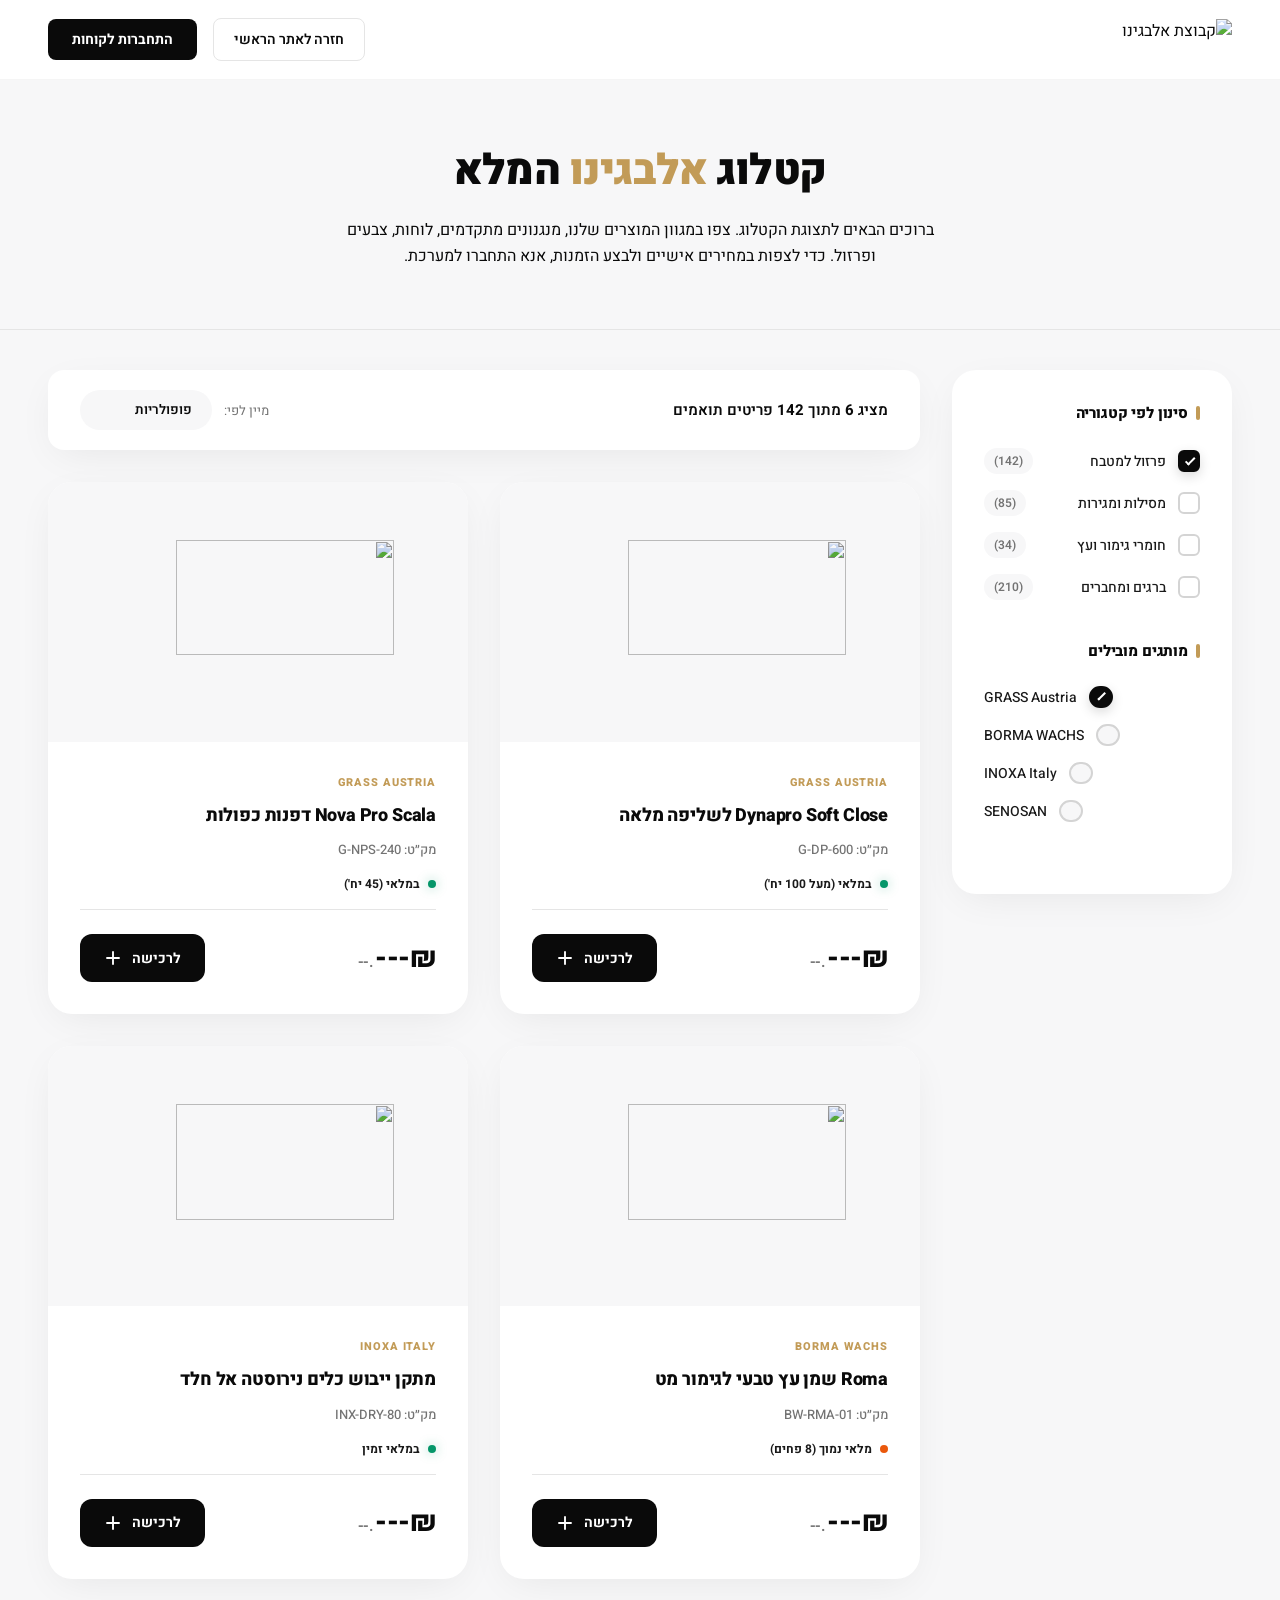
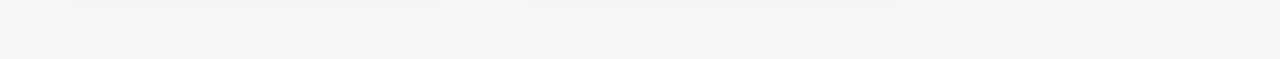
==== commit b959260b: "Change catalog-demo header to light theme" ====
--- a/catalog-demo.html
+++ b/catalog-demo.html
@@ -75,11 +75,12 @@
 }
 
 .demo-header {
-    background: var(--ink);
-    color: white;
+    background: var(--sand);
+    color: var(--ink);
     padding: 60px 48px;
     text-align: center;
     margin-bottom: 40px;
+    border-bottom: 1px solid var(--border);
 }
 .demo-header h1 {
     font-size: 42px;
@@ -92,7 +93,7 @@
 }
 .demo-header p {
     font-size: 16px;
-    color: rgba(255,255,255,0.7);
+    color: var(--text2);
     max-width: 600px;
     margin: 0 auto;
     line-height: 1.6;
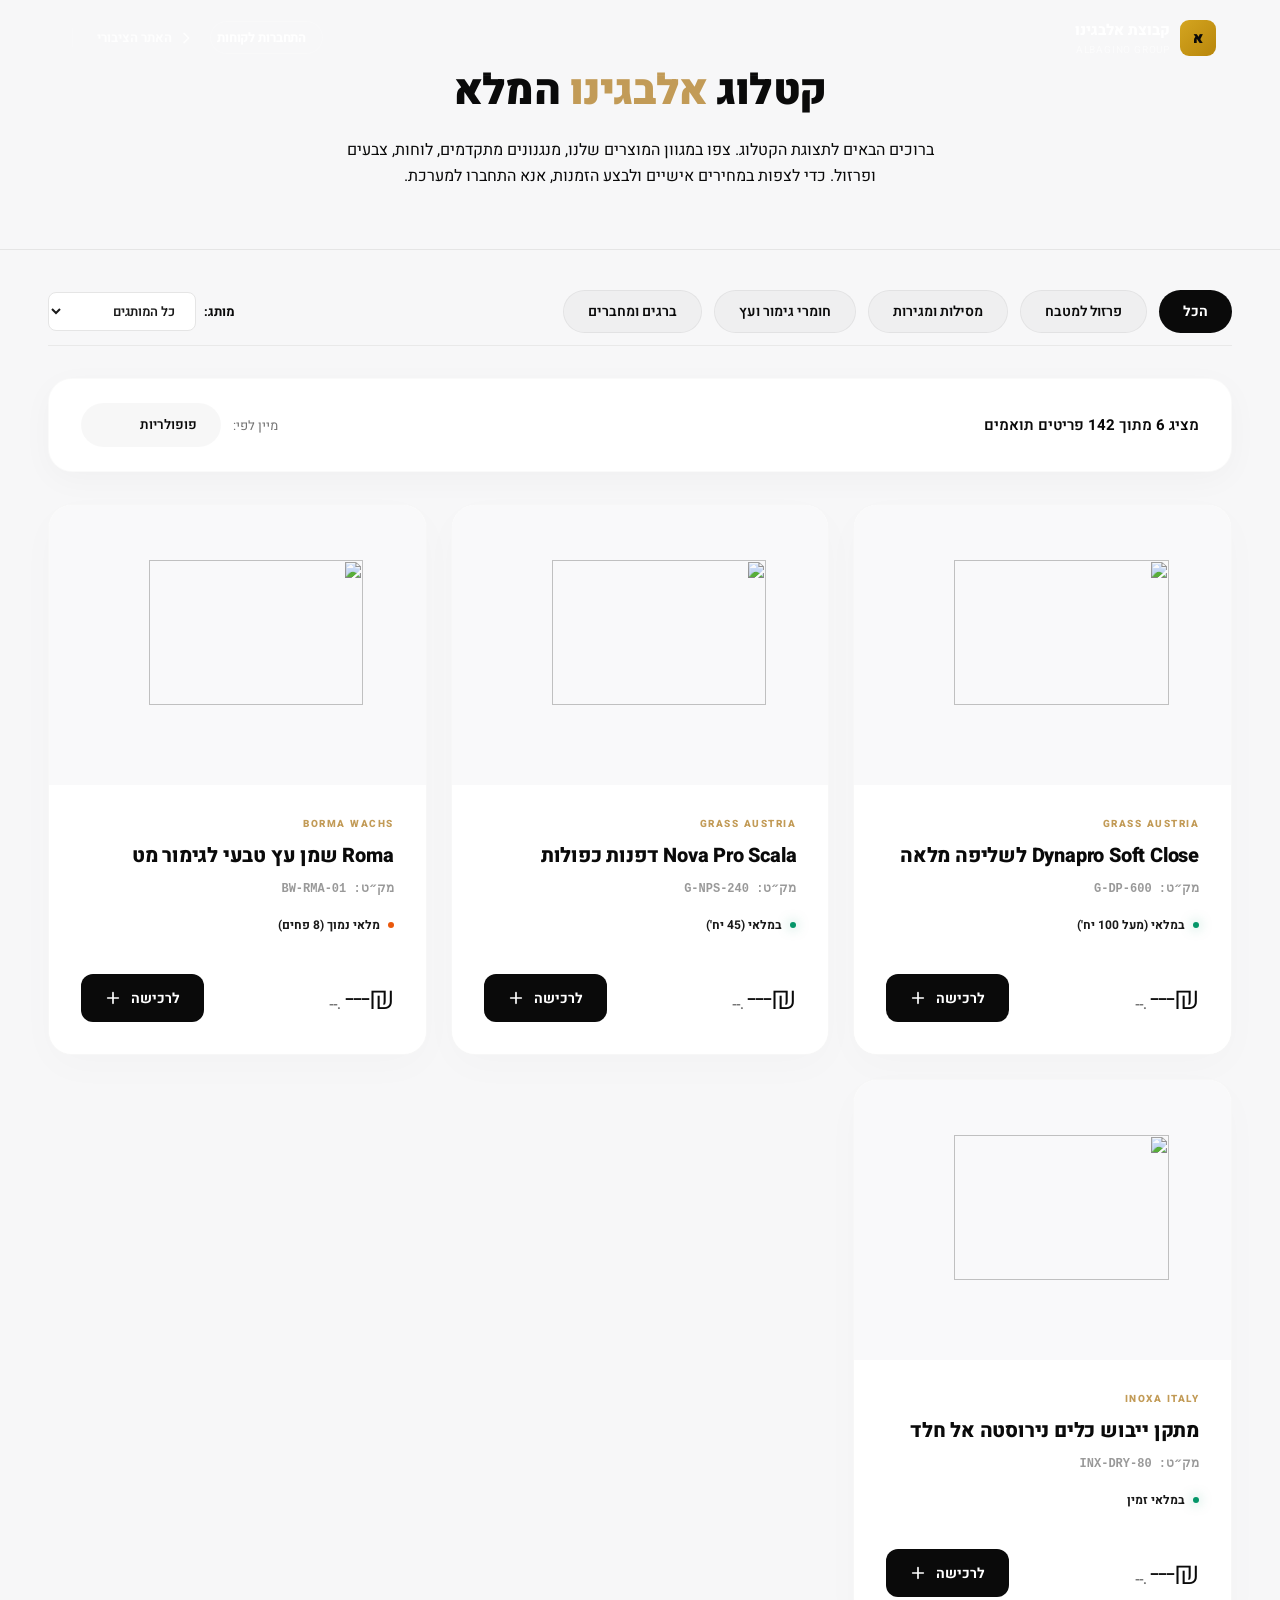
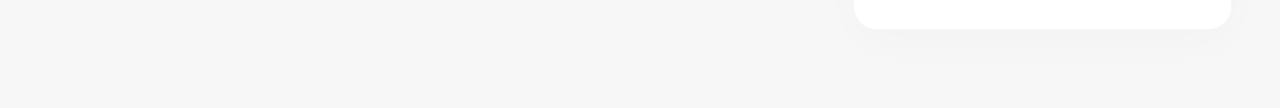
==== commit 0e87b598: "feat: Unify dashboard and catalog UX with public site premium nav and tabs" ====
--- a/catalog-demo.html
+++ b/catalog-demo.html
@@ -203,16 +203,28 @@
 </head>
 <body style="background: var(--sand);">
 
-<!-- Topbar -->
-<header class="demo-topbar">
-    <a href="index.html" class="demo-logo">
-        <img src="https://albagino.co.il/wp-content/uploads/elementor/thumbs/-אלבגינו-לוגו-עם-קבוצה-qyjh4solon379b64r7tlwec43ouhww986p0txesfls.jpg" alt="קבוצת אלבגינו"/>
+<!-- ═══ UNIFIED NAV ═══ -->
+<nav id="nav">
+  <a href="index.html" class="nav-logo">
+    <img src="https://albagino.co.il/wp-content/uploads/elementor/thumbs/-אלבגינו-לוגו-עם-קבוצה-qyjh4solon379b64r7tlwec43ouhww986p0txesfls.jpg" alt="אלבגינו" onerror="this.style.display='none';this.nextElementSibling.style.display='flex'"/>
+    <span style="display:none;align-items:center;gap:10px">
+      <span style="width:36px;height:36px;border-radius:9px;background:linear-gradient(135deg,#D4A520,#B8860B);display:flex;align-items:center;justify-content:center;font-weight:900;font-size:15px;color:#0B0A09">א</span>
+      <span>
+        <span style="display:block;font-size:15px;font-weight:800;color:#fff">קבוצת אלבגינו</span>
+        <span style="display:block;font-size:10px;color:rgba(255,255,255,.6);margin-top:2px;letter-spacing:.08em">ALBAGINO GROUP</span>
+      </span>
+    </span>
+  </a>
+  <div class="nav-actions">
+    <a href="login.html" class="nav-user" style="padding-right:16px">
+      <span class="nav-nm">התחברות לקוחות</span>
     </a>
-    <div class="demo-actions">
-        <a href="index.html" class="btn-ghost">חזרה לאתר הראשי</a>
-        <a href="login.html" class="btn-primary">התחברות לקוחות</a>
-    </div>
-</header>
+    <a href="index.html" class="nav-back">
+      <svg viewBox="0 0 24 24" style="width:16px;height:16px;stroke:currentColor;fill:none;stroke-width:2.5"><path stroke-linecap="round" stroke-linejoin="round" d="M9 5l7 7-7 7"/></svg>
+      האתר הציבורי
+    </a>
+  </div>
+</nav>
 
 <!-- Header -->
 <div class="demo-header">
@@ -220,27 +232,30 @@
     <p>ברוכים הבאים לתצוגת הקטלוג. צפו במגוון המוצרים שלנו, מנגנונים מתקדמים, לוחות, צבעים ופרזול. כדי לצפות במחירים אישיים ולבצע הזמנות, אנא התחברו למערכת.</p>
 </div>
 
-<!-- Main Catalog Layout (from dashboard.html) -->
-<div style="max-width: 1400px; margin: 0 auto 80px; padding: 0 48px;" class="cat-layout">
+<!-- Main Catalog Layout (Unified) -->
+<div style="max-width: 1400px; margin: 0 auto 80px; padding: 0 48px;">
     
-    <aside class="cat-sidebar">
-        <div class="cs-block">
-            <div class="cs-title">סינון לפי קטגוריה</div>
-            <label class="cs-check"><input type="checkbox" checked/><span class="ck-box"></span>פרזול למטבח <span>(142)</span></label>
-            <label class="cs-check"><input type="checkbox"/><span class="ck-box"></span>מסילות ומגירות <span>(85)</span></label>
-            <label class="cs-check"><input type="checkbox"/><span class="ck-box"></span>חומרי גימור ועץ <span>(34)</span></label>
-            <label class="cs-check"><input type="checkbox"/><span class="ck-box"></span>ברגים ומחברים <span>(210)</span></label>
+    <!-- HORIZONTAL TABS (Replacing Sidebar) -->
+    <div class="cat-tabs" style="display:flex;gap:12px;margin-bottom:32px;overflow-x:auto;padding-bottom:12px;border-bottom:1px solid rgba(0,0,0,.06)">
+        <button class="cat-tab active" style="padding:10px 24px;border-radius:100px;background:var(--ink);color:#fff;font-weight:700;font-size:14px;white-space:nowrap;transition:all .2s">הכל</button>
+        <button class="cat-tab" style="padding:10px 24px;border-radius:100px;background:rgba(0,0,0,.03);color:var(--text2);font-weight:600;font-size:14px;white-space:nowrap;transition:all .2s;border:1px solid rgba(0,0,0,.05)">פרזול למטבח</button>
+        <button class="cat-tab" style="padding:10px 24px;border-radius:100px;background:rgba(0,0,0,.03);color:var(--text2);font-weight:600;font-size:14px;white-space:nowrap;transition:all .2s;border:1px solid rgba(0,0,0,.05)">מסילות ומגירות</button>
+        <button class="cat-tab" style="padding:10px 24px;border-radius:100px;background:rgba(0,0,0,.03);color:var(--text2);font-weight:600;font-size:14px;white-space:nowrap;transition:all .2s;border:1px solid rgba(0,0,0,.05)">חומרי גימור ועץ</button>
+        <button class="cat-tab" style="padding:10px 24px;border-radius:100px;background:rgba(0,0,0,.03);color:var(--text2);font-weight:600;font-size:14px;white-space:nowrap;transition:all .2s;border:1px solid rgba(0,0,0,.05)">ברגים ומחברים</button>
+        
+        <div style="margin-right:auto;display:flex;align-items:center;gap:8px">
+          <span style="font-size:13px;font-weight:700;color:var(--ink)">מותג:</span>
+          <select style="padding:8px 16px;border-radius:8px;border:1px solid var(--border);background:#fff;font-family:inherit;font-size:13px;font-weight:600;color:var(--ink2);outline:none">
+            <option>כל המותגים</option>
+            <option>GRASS Austria</option>
+            <option>BORMA WACHS</option>
+            <option>INOXA Italy</option>
+            <option>SENOSAN</option>
+          </select>
         </div>
-        <div class="cs-block">
-            <div class="cs-title">מותגים מובילים</div>
-            <label class="cs-check"><input type="checkbox" checked/><span class="ck-box"></span>GRASS Austria</label>
-            <label class="cs-check"><input type="checkbox"/><span class="ck-box"></span>BORMA WACHS</label>
-            <label class="cs-check"><input type="checkbox"/><span class="ck-box"></span>INOXA Italy</label>
-            <label class="cs-check"><input type="checkbox"/><span class="ck-box"></span>SENOSAN</label>
-        </div>
-    </aside>
+    </div>
     
-    <div class="cat-main">
+    <div class="cat-main" style="width:100%;">
         <div class="cat-bar">
             <div class="cb-res">מציג <strong>6</strong> מתוך <strong>142</strong> פריטים תואמים</div>
             <div class="cb-sort">
--- a/dashboard.css
+++ b/dashboard.css
@@ -16,31 +16,70 @@
 a{text-decoration:none;color:inherit}button{font-family:inherit;cursor:pointer;border:none;background:none}img{display:block;max-width:100%}
 ::-webkit-scrollbar{width:5px}::-webkit-scrollbar-thumb{background:var(--border2);border-radius:10px}
 
-/* ═══ TOPBAR ═══ */
-.topbar{position:sticky;top:0;z-index:100;background:#FFFFFF;border-bottom:1px solid var(--border);padding:0 40px;height:70px;display:flex;align-items:center;justify-content:space-between;box-shadow:0 4px 24px rgba(0,0,0,.02)}
-.topbar-r{display:flex;align-items:center;gap:24px}
-.topbar-logo img{height:34px;object-fit:contain}
-.topbar-logo-fb{display:none;font-weight:900;font-size:16px}
-.topbar-sep{width:1px;height:30px;background:var(--border)}
-.topbar-back{font-size:12px;font-weight:700;color:var(--ink2);display:flex;align-items:center;gap:6px;padding:8px 16px;border-radius:var(--r);background:var(--sand);transition:all .2s;letter-spacing:-.01em}
-.topbar-back:hover{background:var(--border2);color:var(--ink)}
-.topbar-back svg{width:14px;height:14px;stroke:currentColor;fill:none;stroke-width:2.5}
-.topbar-l{display:flex;align-items:center;gap:12px}
-.topbar-ib{width:38px;height:38px;border-radius:var(--r);border:1px solid var(--border);background:#fff;display:flex;align-items:center;justify-content:center;color:var(--ink2);position:relative;transition:all .2s}
-.topbar-ib:hover{border-color:var(--gold);color:var(--gold);box-shadow:0 4px 12px rgba(166,123,39,.1)}
-.topbar-ib svg{width:18px;height:18px;stroke:currentColor;fill:none;stroke-width:1.8}
-.topbar-dot{position:absolute;top:8px;right:8px;width:6px;height:6px;border-radius:50%;background:#E04848}
-.topbar-u{display:flex;align-items:center;gap:10px;padding:6px 16px 6px 6px;border-radius:var(--r);border:1px solid var(--border);cursor:pointer;transition:all .2s;background:#fff}
-.topbar-u:hover{border-color:var(--ink);box-shadow:0 4px 12px rgba(0,0,0,.06)}
-.topbar-av{width:30px;height:30px;border-radius:var(--r);background:var(--ink);display:flex;align-items:center;justify-content:center;font-size:11px;font-weight:800;color:var(--gold)}
-.topbar-nm{font-size:13px;font-weight:700;color:var(--ink);letter-spacing:-.01em}
+/* ═══ UNIFIED NAV (From Public Site) ═══ */
+#nav{
+  position:fixed;top:0;left:0;right:0;z-index:100;
+  padding:0 5vw;height:76px;
+  display:flex;align-items:center;justify-content:space-between;
+  background:transparent;
+  border-bottom:1px solid rgba(255,255,255,0.06);
+  transition:all .5s cubic-bezier(.16,1,.3,1);
+}
+#nav.scrolled, #nav.solid{
+  background:rgba(255,255,255,.92);
+  backdrop-filter:blur(24px);
+  -webkit-backdrop-filter:blur(24px);
+  border-bottom:1px solid rgba(0,0,0,.07);
+  box-shadow:0 4px 32px rgba(0,0,0,.07);
+}
+.nav-logo{display:flex;align-items:center;gap:12px;flex-shrink:0;text-decoration:none}
+.nav-logo img{height:42px;width:auto;object-fit:contain;filter:brightness(0) invert(1);transition:filter .4s}
+#nav.scrolled .nav-logo img, #nav.solid .nav-logo img{filter:none}
+
+.nav-actions{display:flex;align-items:center;gap:16px}
+.nav-back{
+  display:flex;align-items:center;gap:6px;
+  font-size:13px;font-weight:700;color:rgba(255,255,255,.8);
+  transition:all .2s;border-left:1px solid rgba(255,255,255,.2);
+  padding-left:24px;margin-left:8px;
+}
+#nav.scrolled .nav-back, #nav.solid .nav-back{color:var(--text2);border-color:var(--border)}
+.nav-back:hover{color:#fff}
+#nav.scrolled .nav-back:hover, #nav.solid .nav-back:hover{color:var(--text)}
+
+.nav-btn{
+  width:40px;height:40px;border-radius:12px;border:1px solid rgba(255,255,255,.2);
+  background:rgba(255,255,255,.05);display:flex;align-items:center;justify-content:center;
+  color:#fff;position:relative;transition:all .2s;cursor:pointer;
+}
+#nav.scrolled .nav-btn, #nav.solid .nav-btn{
+  border-color:var(--border);background:#fff;color:var(--ink2);
+}
+.nav-btn:hover{background:var(--gold);border-color:var(--gold);color:#fff}
+#nav.scrolled .nav-btn:hover, #nav.solid .nav-btn:hover{background:var(--gold);border-color:var(--gold);color:#fff;box-shadow:0 4px 16px rgba(194,155,87,.2)}
+.nav-btn svg{width:18px;height:18px;stroke:currentColor;fill:none;stroke-width:2}
+.nav-dot{position:absolute;top:8px;right:8px;width:6px;height:6px;border-radius:50%;background:#E04848}
+
+.nav-user{
+  display:flex;align-items:center;gap:10px;padding:6px 16px 6px 6px;
+  border-radius:100px;border:1px solid rgba(255,255,255,.2);
+  cursor:pointer;transition:all .2s;background:rgba(255,255,255,.05);
+}
+#nav.scrolled .nav-user, #nav.solid .nav-user{
+  border-color:var(--border);background:var(--sand);
+}
+.nav-user:hover{border-color:var(--gold);background:rgba(255,255,255,.1)}
+#nav.scrolled .nav-user:hover, #nav.solid .nav-user:hover{border-color:var(--ink);background:#fff;box-shadow:0 4px 12px rgba(0,0,0,.06)}
+.nav-av{width:32px;height:32px;border-radius:50%;background:var(--ink);display:flex;align-items:center;justify-content:center;font-size:12px;font-weight:800;color:var(--gold)}
+.nav-nm{font-size:13px;font-weight:700;color:#fff;letter-spacing:-.01em}
+#nav.scrolled .nav-nm, #nav.solid .nav-nm{color:var(--ink)}
 
 /* ═══ HERO ═══ */
-.hero{position:relative;margin:24px 40px;border-radius:var(--r3);overflow:hidden;height:340px;display:flex;align-items:flex-end;box-shadow:var(--sh-lg)}
+.hero{position:relative;margin:0 0 24px 0;border-radius:0 0 32px 32px;overflow:hidden;height:420px;display:flex;align-items:flex-end;box-shadow:var(--sh-lg);padding-top:76px}
 .hero-img{position:absolute;inset:0;background:url('https://images.unsplash.com/photo-1600585152220-90363fe7e115?w=1400&q=80') center/cover;transform:scale(1.02);transition:transform 10s ease-out}
 .hero:hover .hero-img{transform:scale(1)}
-.hero-ov{position:absolute;inset:0;background:linear-gradient(to top,rgba(10,10,10,.9) 0%,rgba(10,10,10,.4) 50%,rgba(10,10,10,.1) 100%)}
-.hero-c{position:relative;z-index:2;padding:48px;width:100%}
+.hero-ov{position:absolute;inset:0;background:linear-gradient(to top,rgba(10,10,10,.95) 0%,rgba(10,10,10,.5) 50%,rgba(10,10,10,.2) 100%)}
+.hero-c{position:relative;z-index:2;padding:60px 5vw;width:100%;max-width:1200px;margin:0 auto}
 .hero-tag{display:inline-block;background:rgba(255,255,255,.1);backdrop-filter:blur(10px);color:#fff;font-size:10px;font-weight:700;padding:6px 16px;border-radius:100px;letter-spacing:.15em;margin-bottom:16px;border:1px solid rgba(255,255,255,.2);text-transform:uppercase}
 .hero-h{font-size:clamp(32px,4vw,52px);font-weight:800;color:#fff;letter-spacing:-.04em;line-height:1.1;margin-bottom:12px}
 .hero-h span{color:var(--gold);font-style:italic;padding-right:4px}
@@ -52,19 +91,27 @@
 .hb-g{border:1px solid rgba(255,255,255,.25);color:rgba(255,255,255,.8)}.hb-g:hover{border-color:rgba(255,255,255,.5);color:#fff;background:rgba(255,255,255,.08)}
 
 /* ═══ SERVICES STRIP ═══ */
-.services{padding:0 40px;margin:-40px auto 0;position:relative;z-index:10;max-width:1100px}
-.srv-row{display:grid;grid-template-columns:repeat(7,1fr);gap:4px;background:rgba(255,255,255,.85);border:1px solid rgba(255,255,255,.4);border-radius:var(--r3);padding:8px;box-shadow:var(--sh-lg);backdrop-filter:blur(24px);-webkit-backdrop-filter:blur(24px)}
-.srv{text-align:center;cursor:pointer;padding:20px 8px;border-radius:12px;transition:all .4s var(--tr);position:relative;background:transparent}
-.srv:hover{background:rgba(255,255,255,1);transform:translateY(-2px);box-shadow:0 8px 24px rgba(0,0,0,.04)}
-.srv-ic{width:48px;height:48px;margin:0 auto 12px;background:var(--sand);border-radius:12px;display:flex;align-items:center;justify-content:center;transition:all .4s var(--tr);color:var(--ink);box-shadow:inset 0 2px 4px rgba(0,0,0,.02)}
-.srv:hover .srv-ic{color:var(--gold);background:var(--white);box-shadow:0 8px 16px var(--gold-bg)}
+.services{padding:0 40px;margin:-50px auto 0;position:relative;z-index:10;max-width:1100px}
+.srv-row{
+  display:grid;grid-template-columns:repeat(7,1fr);gap:2px;
+  background:rgba(255,255,255,.6);
+  border:1px solid rgba(255,255,255,.5);
+  border-radius:24px;
+  padding:6px;
+  box-shadow:0 24px 64px rgba(0,0,0,.15);
+  backdrop-filter:blur(32px);-webkit-backdrop-filter:blur(32px);
+}
+.srv{text-align:center;cursor:pointer;padding:24px 8px;border-radius:18px;transition:all .4s var(--tr);position:relative;background:transparent}
+.srv:hover{background:rgba(255,255,255,.8);transform:translateY(-2px)}
+.srv-ic{width:48px;height:48px;margin:0 auto 16px;background:rgba(0,0,0,.03);border-radius:14px;display:flex;align-items:center;justify-content:center;transition:all .4s var(--tr);color:var(--ink)}
+.srv:hover .srv-ic{color:var(--gold);background:#fff;box-shadow:0 8px 16px rgba(194,155,87,.15);transform:scale(1.05)}
 .srv-ic svg{width:22px;height:22px;stroke:currentColor;fill:none;stroke-width:1.5}
-.srv-lb{font-size:12px;font-weight:700;color:var(--ink);line-height:1.2;letter-spacing:-.01em}
-.srv-sub{font-size:11px;color:var(--muted);margin-top:6px;font-weight:400}
-.srv.on{background:var(--white);box-shadow:0 8px 24px rgba(0,0,0,.04)}
-.srv.on .srv-ic{color:#fff;background:var(--ink);box-shadow:0 8px 16px rgba(0,0,0,.15)}
+.srv-lb{font-size:13px;font-weight:800;color:var(--ink);line-height:1.2;letter-spacing:-.01em}
+.srv-sub{font-size:11px;color:rgba(0,0,0,.5);margin-top:4px;font-weight:500}
+.srv.on{background:#fff;box-shadow:0 12px 32px rgba(0,0,0,.08)}
+.srv.on .srv-ic{color:#fff;background:var(--ink);box-shadow:0 8px 16px rgba(0,0,0,.2)}
 .srv.on .srv-lb{color:var(--ink)}
-.srv-badge{position:absolute;top:4px;right:4px;font-size:9px;font-weight:700;background:var(--gold);color:#fff;padding:4px 8px;border-radius:100px;letter-spacing:.05em;box-shadow:0 4px 12px var(--gold-bg)}
+.srv-badge{position:absolute;top:8px;right:8px;font-size:9px;font-weight:800;background:var(--gold);color:#fff;padding:4px 8px;border-radius:100px;letter-spacing:.05em;box-shadow:0 4px 12px rgba(194,155,87,.3)}
 
 /* ═══ ACTIONS GRID ═══ */
 .actions{max-width:1100px;margin:20px auto 0;padding:0 32px}
@@ -89,23 +136,18 @@
 .promo-link svg{width:11px;height:11px;stroke:currentColor;fill:none;stroke-width:2.5}
 
 /* ═══ METRICS ═══ */
-.metrics{display:grid;grid-template-columns:repeat(4,1fr);gap:20px;margin-bottom:40px}
-.mc{background:var(--white);border-radius:var(--r2);padding:32px;transition:all .4s var(--tr);cursor:default;position:relative;box-shadow:var(--sh);overflow:hidden}
-.mc::after{content:'';position:absolute;bottom:0;left:0;right:0;height:4px;background:var(--border);transition:all .4s var(--tr)}
-.mc:hover{transform:translateY(-4px);box-shadow:var(--sh-lg)}
-.mc:nth-child(1):hover::after{background:var(--green)}
-.mc:nth-child(2):hover::after{background:var(--orange)}
-.mc:nth-child(3):hover::after{background:var(--red)}
-.mc:nth-child(4):hover::after{background:var(--gold)}
-.mc-head{display:flex;align-items:center;justify-content:space-between;margin-bottom:24px}
-.mc-ic{width:44px;height:44px;border-radius:12px;display:flex;align-items:center;justify-content:center;background:var(--sand);color:var(--ink)}
+.metrics{display:grid;grid-template-columns:repeat(4,1fr);gap:16px;margin-bottom:48px}
+.mc{background:var(--white);border-radius:24px;padding:32px;transition:all .4s var(--tr);cursor:default;position:relative;box-shadow:0 12px 32px rgba(0,0,0,.03);border:1px solid rgba(0,0,0,.02);overflow:hidden}
+.mc:hover{transform:translateY(-4px);box-shadow:0 24px 48px rgba(0,0,0,.06)}
+.mc-head{display:flex;align-items:center;justify-content:space-between;margin-bottom:32px}
+.mc-ic{width:48px;height:48px;border-radius:14px;display:flex;align-items:center;justify-content:center;background:rgba(0,0,0,.03);color:var(--ink)}
 .mc-ic svg{width:20px;height:20px;stroke:currentColor;fill:none;stroke-width:1.5}
-.mc-tag{font-size:11px;font-weight:700;padding:6px 12px;border-radius:100px;letter-spacing:.02em;background:var(--sand2);color:var(--ink3)}
+.mc-tag{font-size:11px;font-weight:800;padding:6px 14px;border-radius:100px;letter-spacing:.02em;background:var(--sand);color:var(--ink3)}
 .mc-tag.g{color:var(--green);background:var(--green-bg)}
 .mc-tag.o{color:var(--orange);background:var(--orange-bg)}
 .mc-tag.r{color:var(--red);background:var(--red-bg)}
-.mc-val{font-size:40px;font-weight:800;letter-spacing:-.04em;line-height:1;color:var(--ink);font-family:system-ui,-apple-system,sans-serif}
-.mc-lbl{font-size:12px;color:var(--muted);margin-top:12px;font-weight:500;text-transform:uppercase;letter-spacing:.05em}
+.mc-val{font-size:46px;font-weight:300;letter-spacing:-.03em;line-height:1;color:var(--ink);font-family:system-ui,-apple-system,sans-serif}
+.mc-lbl{font-size:12px;color:rgba(0,0,0,.4);margin-top:12px;font-weight:600;letter-spacing:.02em}
 
 /* ═══ PANEL & TABS ═══ */
 .panel{background:transparent;border:none;box-shadow:none}
@@ -154,60 +196,60 @@
 .cat-search button svg{width:18px;height:18px;stroke:currentColor;fill:none;stroke-width:2}
 
 /* ═══ LUXURY CATALOG ═══ */
-.cat-layout{display:flex;align-items:flex-start;background:transparent;border-radius:0;box-shadow:none;border:none;gap:32px;overflow:visible}
-.cat-sidebar{width:280px;flex-shrink:0;padding:32px;border-radius:var(--r3);background:var(--white);box-shadow:var(--sh);min-height:auto}
-.cs-block{margin-bottom:40px}
-.cs-title{font-size:15px;font-weight:800;color:var(--ink);margin-bottom:24px;letter-spacing:-.01em;display:flex;align-items:center;gap:8px}
-.cs-title::before{content:'';width:4px;height:14px;background:var(--gold);border-radius:4px}
-.cs-check{display:flex;align-items:center;gap:12px;font-size:14px;color:var(--ink2);margin-bottom:16px;cursor:pointer;font-weight:500;transition:all .2s}
+.cat-layout{display:flex;align-items:flex-start;background:transparent;border-radius:0;box-shadow:none;border:none;gap:40px;overflow:visible}
+.cat-sidebar{width:280px;flex-shrink:0;padding:40px;border-radius:24px;background:var(--white);box-shadow:0 12px 40px rgba(0,0,0,.04);border:1px solid rgba(0,0,0,.03);min-height:auto}
+.cs-block{margin-bottom:48px}
+.cs-title{font-size:14px;font-weight:800;color:var(--ink);margin-bottom:28px;letter-spacing:.02em;display:flex;align-items:center;gap:12px;text-transform:uppercase}
+.cs-title::before{content:'';width:3px;height:14px;background:var(--gold);border-radius:4px}
+.cs-check{display:flex;align-items:center;gap:14px;font-size:14px;color:rgba(0,0,0,.6);margin-bottom:18px;cursor:pointer;font-weight:500;transition:all .3s}
 .cs-check input{display:none}
-.ck-box{width:22px;height:22px;border:2px solid var(--border2);border-radius:6px;display:flex;align-items:center;justify-content:center;transition:all .3s var(--tr);background:var(--white);flex-shrink:0}
+.ck-box{width:20px;height:20px;border:1px solid rgba(0,0,0,.15);border-radius:50%;display:flex;align-items:center;justify-content:center;transition:all .3s var(--tr);background:transparent;flex-shrink:0}
 .cs-check input:checked + .ck-box{background:var(--ink);border-color:var(--ink);box-shadow:0 4px 12px rgba(0,0,0,.15)}
-.cs-check input:checked + .ck-box::after{content:'';width:5px;height:10px;border-bottom:2px solid #fff;border-right:2px solid #fff;transform:rotate(45deg) translateY(-1px)}
+.cs-check input:checked + .ck-box::after{content:'';width:4px;height:8px;border-bottom:2px solid #fff;border-right:2px solid #fff;transform:rotate(45deg) translateY(-1px)}
 .cs-check:hover{color:var(--ink)}
-.cs-check:hover .ck-box{border-color:var(--ink3)}
-.cs-check span:last-child{color:var(--muted);font-size:12px;margin-right:auto;background:var(--sand);padding:4px 10px;border-radius:100px;font-weight:600}
+.cs-check:hover .ck-box{border-color:var(--ink)}
+.cs-check span:last-child{color:rgba(0,0,0,.4);font-size:12px;margin-right:auto;font-weight:500}
+.cs-check input:checked ~ span:last-child{color:var(--ink)}
 
 .cat-main{flex:1;padding:0;background:transparent}
-.cat-bar{display:flex;align-items:center;justify-content:space-between;margin-bottom:32px;background:var(--white);padding:20px 32px;border-radius:var(--r2);box-shadow:var(--sh)}
+.cat-bar{display:flex;align-items:center;justify-content:space-between;margin-bottom:32px;background:var(--white);padding:24px 32px;border-radius:24px;box-shadow:0 8px 32px rgba(0,0,0,.03);border:1px solid rgba(0,0,0,.02)}
 .cb-res{font-size:15px;font-weight:600;color:var(--ink)}
 .cb-sort{font-size:13px;color:var(--muted);display:flex;align-items:center;gap:12px}
-.cb-sort select{background:var(--sand);border:none;padding:10px 20px;border-radius:100px;font-family:'Heebo',sans-serif;font-weight:600;color:var(--ink);outline:none;cursor:pointer;appearance:none;padding-left:32px}
-
-.pg{display:grid;grid-template-columns:repeat(auto-fill,minmax(300px,1fr));gap:32px}
-.pc{background:var(--white);border-radius:var(--r3);border:none;overflow:hidden;transition:all .5s var(--tr);display:flex;flex-direction:column;position:relative;box-shadow:var(--sh)}
-.pc:hover{box-shadow:var(--sh-lg);transform:translateY(-8px)}
-.pc-fav{position:absolute;top:20px;left:20px;width:40px;height:40px;border-radius:50%;background:rgba(255,255,255,.9);backdrop-filter:blur(4px);border:none;display:flex;align-items:center;justify-content:center;cursor:pointer;z-index:2;transition:all .3s var(--tr);color:var(--muted);box-shadow:0 4px 12px rgba(0,0,0,.05)}
-.pc-fav:hover{color:var(--red);background:#fff;transform:scale(1.1);box-shadow:0 8px 24px rgba(220,38,38,.2)}
+.cb-sort select{background:rgba(0,0,0,.03);border:none;padding:12px 24px;border-radius:100px;font-family:'Heebo',sans-serif;font-weight:600;color:var(--ink);outline:none;cursor:pointer;appearance:none;padding-left:36px;transition:all .2s}
+.cb-sort select:hover{background:rgba(0,0,0,.06)}
+
+.pg{display:grid;grid-template-columns:repeat(auto-fill,minmax(320px,1fr));gap:24px}
+.pc{background:var(--white);border-radius:24px;border:1px solid rgba(0,0,0,.03);overflow:hidden;transition:all .5s var(--tr);display:flex;flex-direction:column;position:relative;box-shadow:0 12px 40px rgba(0,0,0,.02)}
+.pc:hover{box-shadow:0 24px 64px rgba(0,0,0,.08);transform:translateY(-6px);border-color:transparent}
+.pc-fav{position:absolute;top:24px;left:24px;width:40px;height:40px;border-radius:50%;background:#fff;border:none;display:flex;align-items:center;justify-content:center;cursor:pointer;z-index:2;transition:all .4s var(--tr);color:var(--muted);box-shadow:0 4px 16px rgba(0,0,0,.06)}
+.pc-fav:hover{color:var(--red);transform:scale(1.1);box-shadow:0 8px 24px rgba(220,38,38,.2)}
 .pc-fav.active{color:var(--red);background:#fff}
 .pc-fav.active svg{fill:currentColor}
 
-.pc-im{height:260px;background:var(--sand);display:flex;align-items:center;justify-content:center;padding:40px;position:relative;overflow:hidden}
-.pc-im img{width:80%;height:80%;object-fit:contain;transition:transform .8s var(--tr);mix-blend-mode:multiply}
-.pc:hover .pc-im img{transform:scale(1.1)}
-.pc-bd{padding:32px;display:flex;flex-direction:column;flex:1;text-align:right}
-.pc-ct{font-size:11px;font-weight:800;color:var(--gold);letter-spacing:.08em;text-transform:uppercase;margin-bottom:12px}
-.pc-nm{font-size:18px;font-weight:800;color:var(--ink);line-height:1.4;margin-bottom:12px;display:-webkit-box;-webkit-line-clamp:2;-webkit-box-orient:vertical;overflow:hidden;letter-spacing:-.01em}
-.pc-sku{font-size:13px;color:var(--muted);margin-bottom:16px;font-weight:500}
+.pc-im{height:280px;background:#F9F9FA;display:flex;align-items:center;justify-content:center;padding:40px;position:relative;overflow:hidden}
+.pc-im img{width:85%;height:85%;object-fit:contain;transition:transform 1s cubic-bezier(.16,1,.3,1);mix-blend-mode:darken}
+.pc:hover .pc-im img{transform:scale(1.08)}
+.pc-bd{padding:32px;display:flex;flex-direction:column;flex:1;text-align:right;background:#FFF}
+.pc-ct{font-size:10px;font-weight:800;color:var(--gold);letter-spacing:.15em;text-transform:uppercase;margin-bottom:12px}
+.pc-nm{font-size:20px;font-weight:800;color:var(--ink);line-height:1.3;margin-bottom:12px;display:-webkit-box;-webkit-line-clamp:2;-webkit-box-orient:vertical;overflow:hidden;letter-spacing:-.01em}
+.pc-sku{font-size:12px;color:rgba(0,0,0,.4);margin-bottom:20px;font-weight:600;font-family:monospace}
 
 .pc-stock{display:inline-flex;align-items:center;gap:8px;font-size:12px;font-weight:700;margin-bottom:16px;color:var(--ink2);align-self:flex-start}
-.dot{width:8px;height:8px;border-radius:50%}
-.dot.g{background:var(--green);box-shadow:0 0 12px rgba(5,150,105,.4)}
+.dot{width:6px;height:6px;border-radius:50%}
+.dot.g{background:var(--green);box-shadow:0 0 12px rgba(5,150,105,.5)}
 .dot.o{background:var(--orange)}
 .dot.r{background:var(--red)}
 
-.pc-tier{font-size:12px;color:var(--muted);margin-bottom:24px;font-weight:500}
-
-.pc-ft{display:flex;align-items:center;justify-content:space-between;margin-top:auto;padding-top:24px;border-top:1px solid var(--border)}
-.pc-pr{font-size:28px;font-weight:800;color:var(--ink);letter-spacing:-.02em;display:flex;align-items:baseline}
-.pc-pr small{font-size:16px;color:var(--muted);margin-right:2px;font-weight:600}
-
-.pc-act{display:flex;align-items:center;gap:12px}
-.pc-q{width:56px;height:48px;text-align:center;border:1px solid var(--border);background:var(--white);border-radius:12px;font-family:'Heebo',sans-serif;font-weight:700;font-size:15px;color:var(--ink);outline:none;transition:border .3s}
+.pc-ft{display:flex;align-items:flex-end;justify-content:space-between;margin-top:auto;padding-top:24px}
+.pc-pr{font-size:32px;font-weight:300;color:var(--ink);letter-spacing:-.03em;display:flex;align-items:baseline}
+.pc-pr small{font-size:14px;color:var(--muted);margin-right:4px;font-weight:600}
+
+.pc-act{display:flex;align-items:center;gap:8px}
+.pc-q{width:56px;height:48px;text-align:center;border:1px solid rgba(0,0,0,.1);background:#FFF;border-radius:12px;font-family:'Heebo',sans-serif;font-weight:700;font-size:14px;color:var(--ink);outline:none;transition:border .3s}
 .pc-q:focus{border-color:var(--gold)}
 .pc-add{height:48px;padding:0 24px;border-radius:12px;background:var(--ink);color:#fff;display:flex;align-items:center;gap:10px;justify-content:center;transition:all .4s var(--tr);border:none;cursor:pointer;font-weight:700;font-size:14px}
-.pc-add:hover{background:var(--gold);transform:translateY(-2px);box-shadow:0 12px 24px var(--gold-bg)}
-.pc-add svg{width:18px;height:18px;stroke:currentColor;fill:none;stroke-width:2.5}
+.pc-add:hover{background:var(--gold);transform:translateY(-2px);box-shadow:0 12px 32px rgba(194,155,87,.3)}
+.pc-add svg{width:16px;height:16px;stroke:currentColor;fill:none;stroke-width:2.5}
 
 /* ═══ MARQUEE ═══ */
 .mq-wrap{border-top:1px solid var(--border);background:var(--white);padding:0;overflow:hidden;position:relative;display:flex;align-items:stretch;margin-top:60px}
